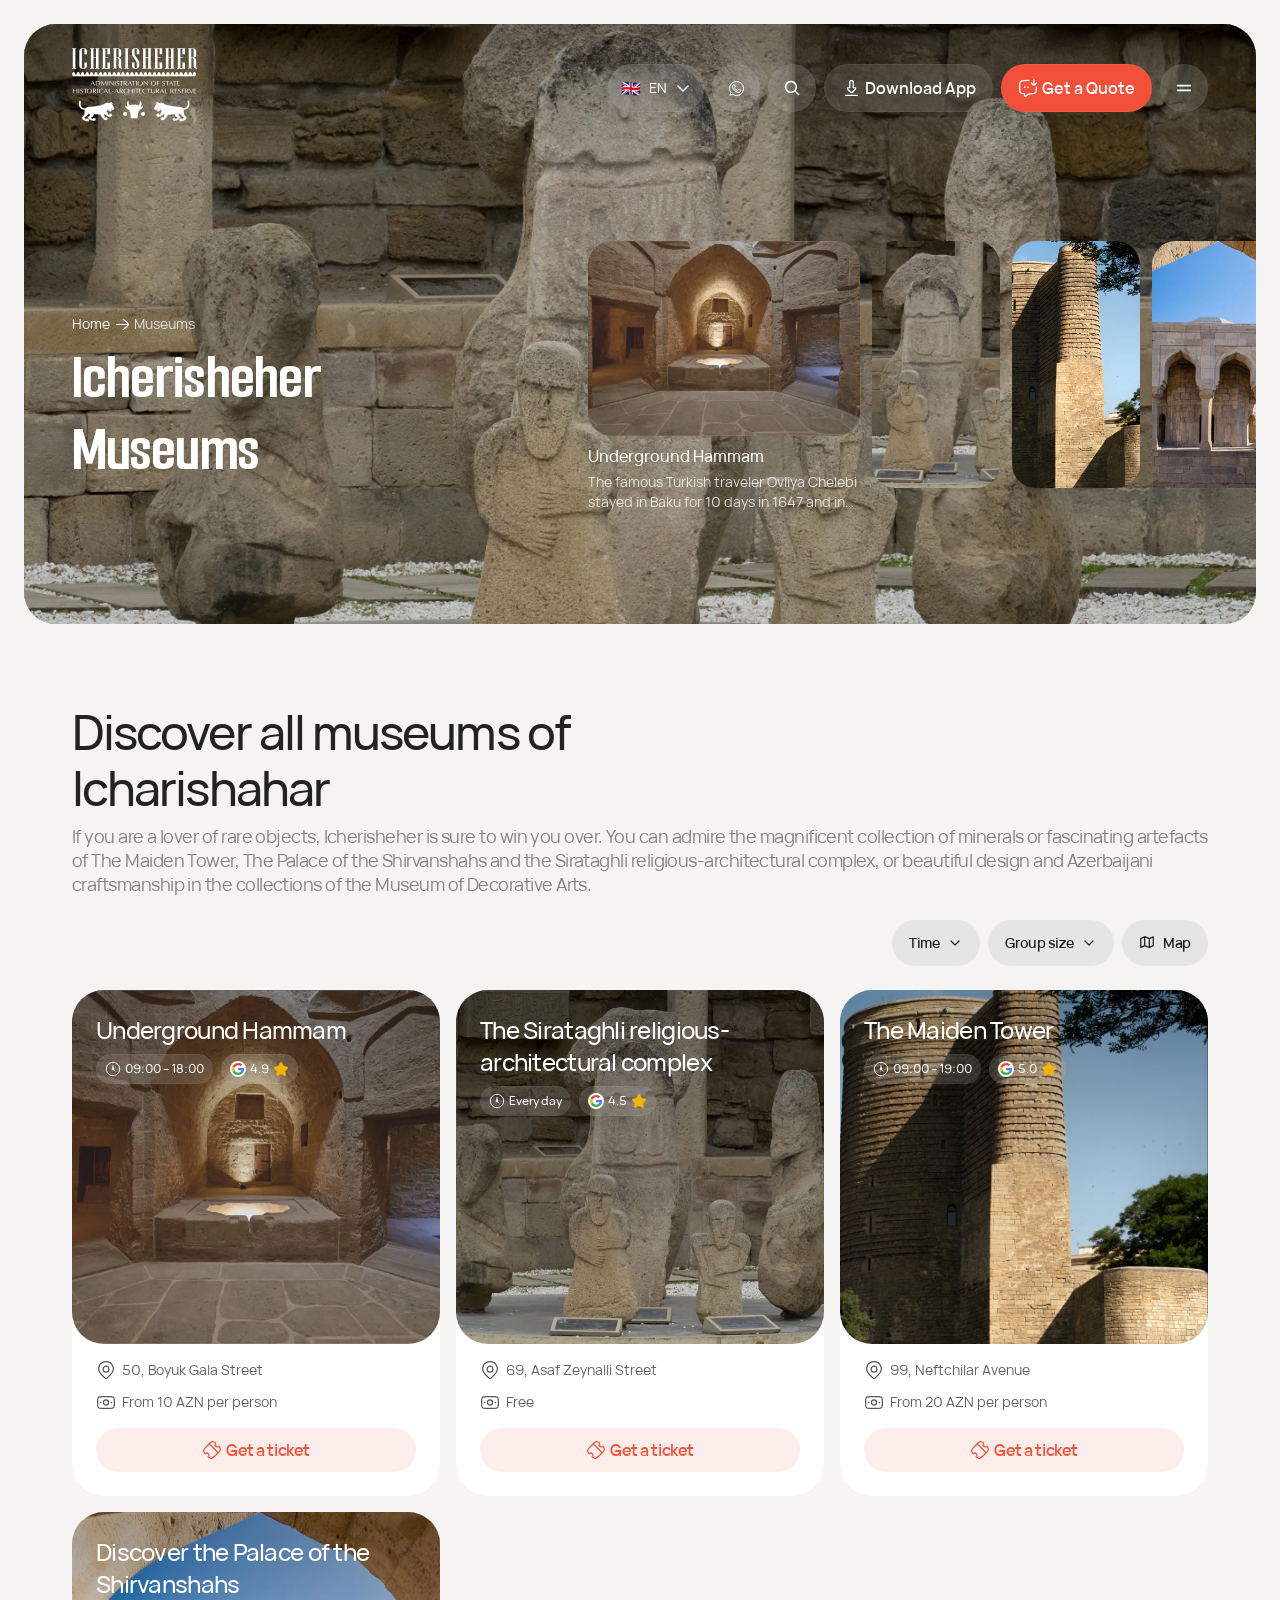
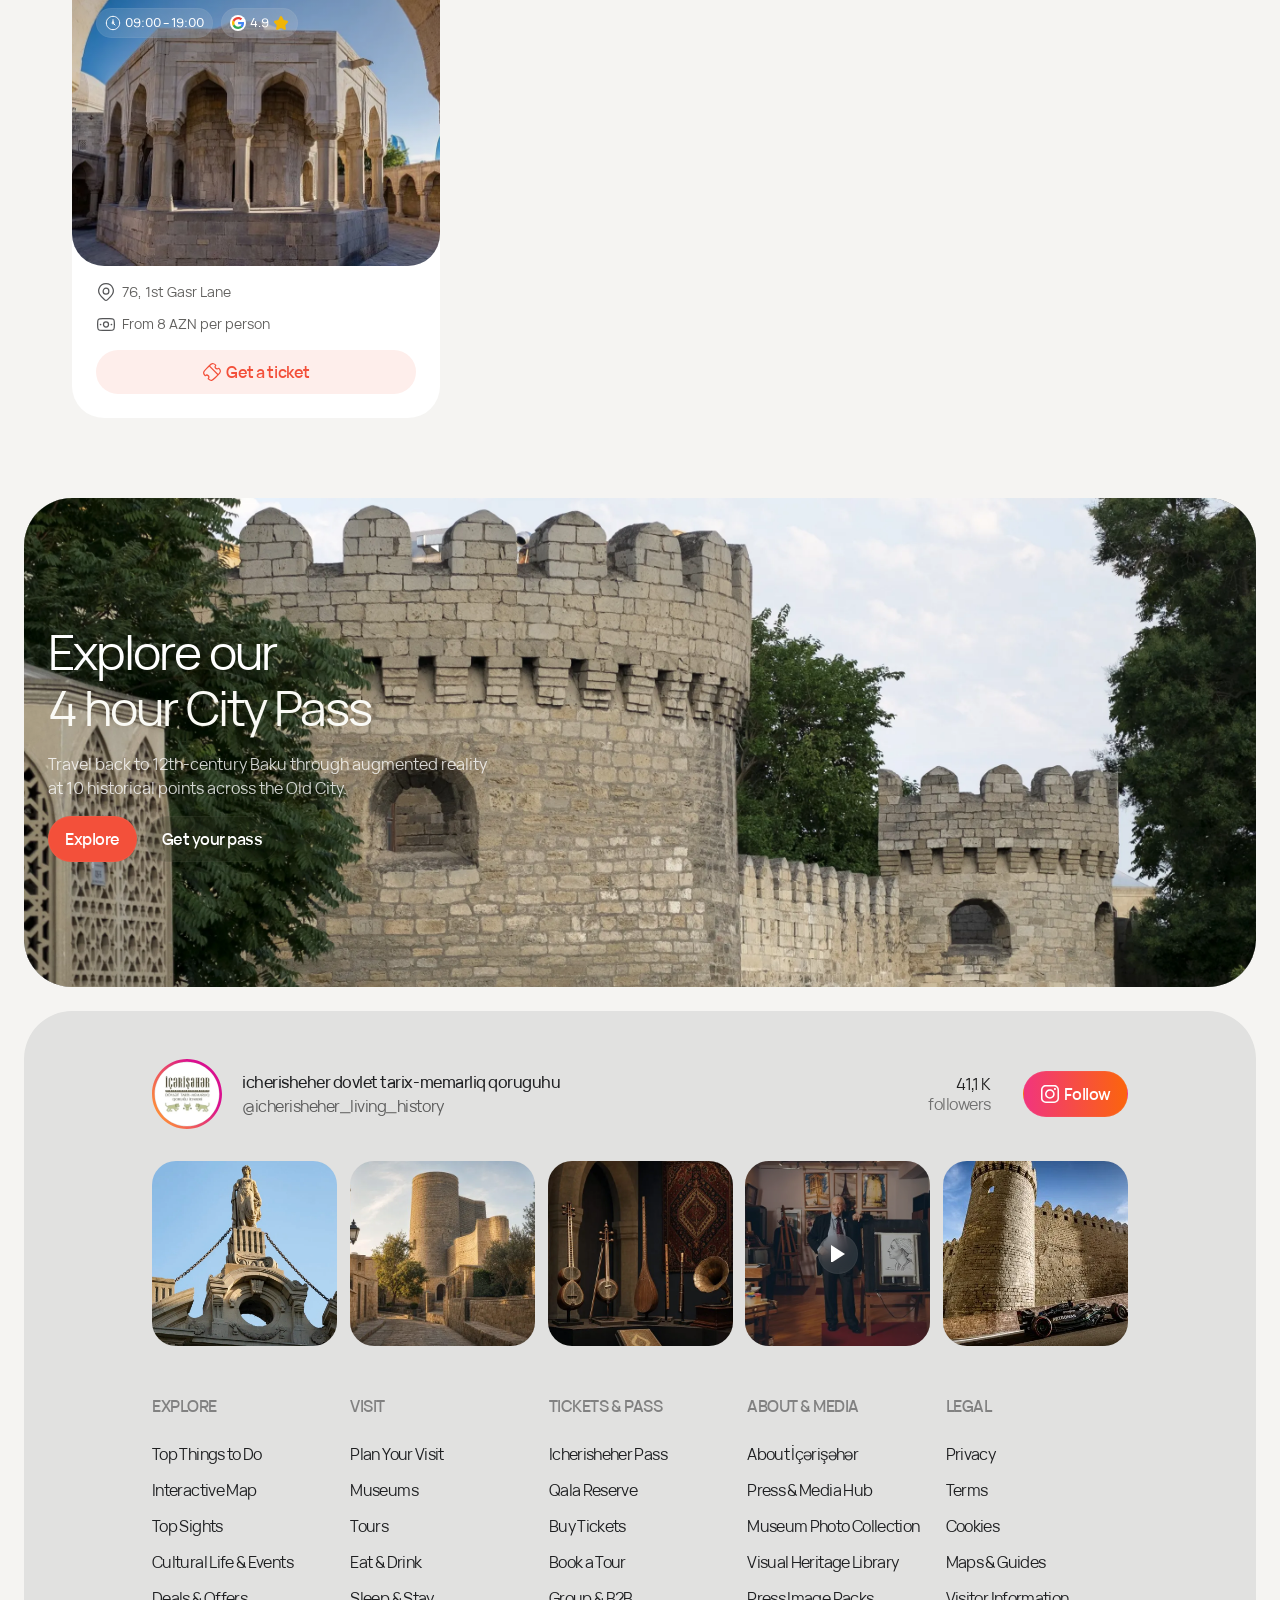
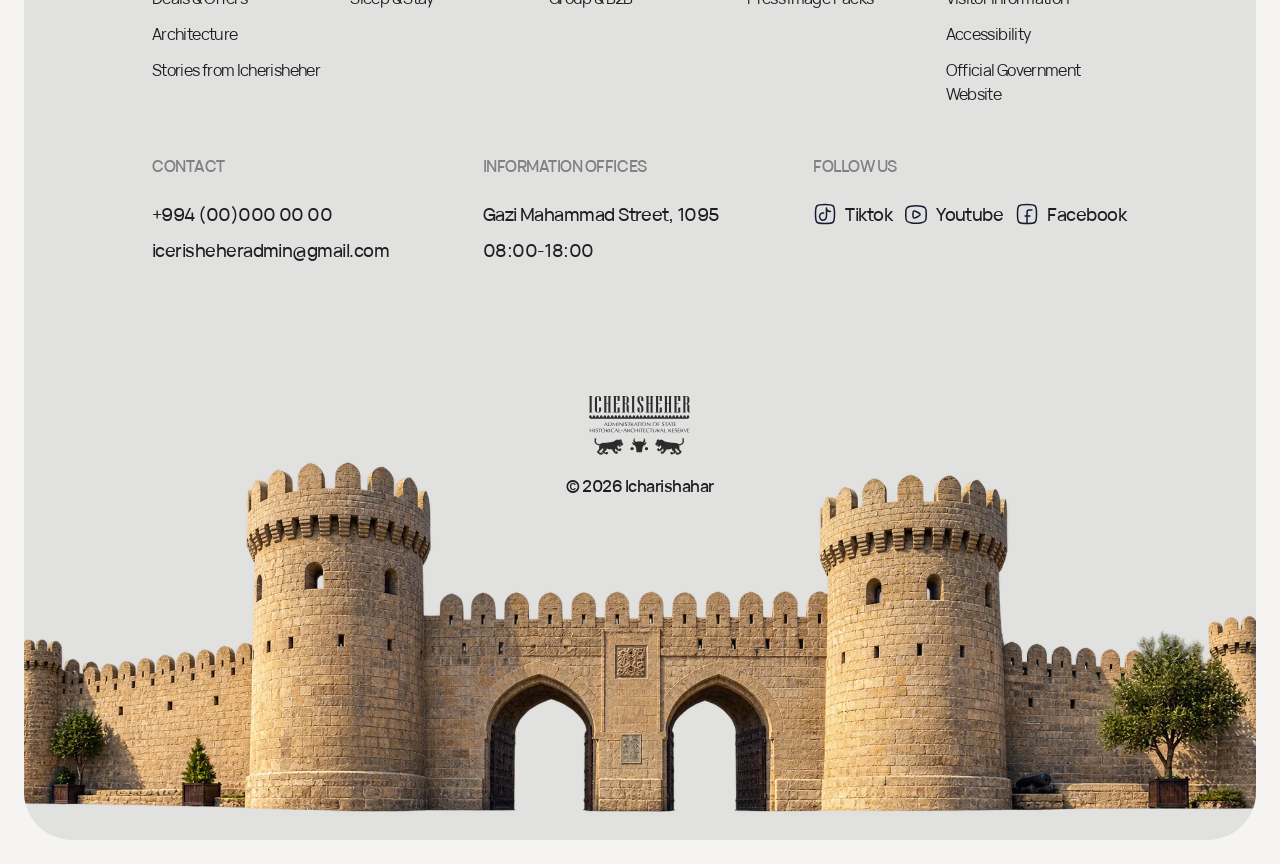
==== museums/index.html @ 9db1a1bd "Museums səhifəsi: /museums/ (API /api/museums), Home-dan yönləndirmələr Co-Authored-By: Claude Sonne" ====
<!DOCTYPE html>
<html lang="en">
<head>
  <meta charset="UTF-8">
  <meta name="viewport" content="width=device-width, initial-scale=1.0">
  <title>Museums — Icherisheher</title>
  <meta name="description" content="Discover all museums of Icherisheher, the Old City of Baku: opening hours, addresses, ticket prices and tickets.">
  <link rel="canonical" href="https://asifa499.github.io/icherisheher-home/museums/">
  <meta name="theme-color" content="#886D46">
  
  <meta property="og:type" content="website">
  <meta property="og:site_name" content="Icherisheher">
  <meta property="og:title" content="Museums — Icherisheher">
  <meta property="og:description" content="Discover all museums of Icherisheher, the Old City of Baku: opening hours, addresses, ticket prices and tickets.">
  <meta property="og:url" content="https://asifa499.github.io/icherisheher-home/museums/">
  <meta property="og:image" content="https://asifa499.github.io/icherisheher-home/assets/img/og-image.jpg">
  <meta name="twitter:card" content="summary_large_image">

  <link rel="icon" href="../favicon.ico" sizes="48x48">
  <link rel="icon" type="image/png" sizes="32x32" href="../favicon-32x32.png">
  <link rel="icon" type="image/png" sizes="16x16" href="../favicon-16x16.png">
  <link rel="apple-touch-icon" sizes="180x180" href="../apple-touch-icon.png">
  <link rel="manifest" href="../site.webmanifest">

  <link rel="preconnect" href="https://icherisheher-api-production.up.railway.app" crossorigin>
  <link rel="preload" as="image" href="../assets/img/museums-hero.webp" type="image/webp" fetchpriority="high">
  <link rel="preload" as="font" href="../assets/fonts/VelaSans-Regular.woff2" type="font/woff2" crossorigin>

  <!-- Paylaşılan stillər: tokens + base + header (hero.css) + footer (social.css, footer.css) -->
  <link rel="stylesheet" href="../css/tokens.css">
  <link rel="stylesheet" href="../css/base.css">
  <link rel="stylesheet" href="../css/hero.css">
  <link rel="stylesheet" href="../css/social.css">
  <link rel="stylesheet" href="../css/footer.css">
  <link rel="stylesheet" href="../css/museums.css">
  <link rel="stylesheet" href="../css/museums-page.css">

  <!-- Header/footer partial-ları (klassik skript, defer YOX — bax js/include.js) -->
  <script src="../js/include.js"></script>

  <script>
    window.ICH.pageDict = {
      "page.museums.title": { en: "Icherisheher Museums", az: "İçərişəhər muzeyləri", ru: "Музеи Ичеришехер" },
      "page.museums.home": { en: "Home", az: "Ana səhifə", ru: "Главная" },
      "page.museums.crumb": { en: "Museums", az: "Muzeylər", ru: "Музеи" },
      "page.museums.discover1": { en: "Discover all museums of", az: "İçərişəhərin bütün", ru: "Откройте для себя все музеи" },
      "page.museums.discover2": { en: "Icharishahar", az: "muzeylərini kəşf et", ru: "Ичеришехер" },
      "page.museums.intro": {
        en: "If you are a lover of rare objects, Icherisheher is sure to win you over. You can admire the magnificent collection of minerals or fascinating artefacts of The Maiden Tower, The Palace of the Shirvanshahs and the Sirataghli religious-architectural complex, or beautiful design and Azerbaijani craftsmanship in the collections of the Museum of Decorative Arts.",
        az: "Nadir əşyaların pərəstişkarısınızsa, İçərişəhər sizi mütləq özünə cəlb edəcək. Qız Qalasının, Şirvanşahlar sarayının və Sırataghlı dini-memarlıq kompleksinin heyrətamiz mineral kolleksiyasına və maraqlı artefaktlarına, yaxud Dekorativ-Tətbiqi Sənət Muzeyinin kolleksiyalarındakı gözəl dizayna və Azərbaycan sənətkarlığına heyran ola bilərsiniz.",
        ru: "Если вы любитель редких предметов, Ичеришехер непременно покорит вас. Вы можете полюбоваться великолепной коллекцией минералов и удивительными артефактами Девичьей башни, Дворца Ширваншахов и религиозно-архитектурного комплекса Сыраталы, а также прекрасным дизайном и азербайджанским мастерством в коллекциях Музея декоративно-прикладного искусства.",
      },
      "page.museums.time": { en: "Time", az: "Vaxt", ru: "Время" },
      "page.museums.group": { en: "Group size", az: "Qrup ölçüsü", ru: "Размер группы" },
      "page.museums.map": { en: "Map", az: "Xəritə", ru: "Карта" },
      "page.museums.up": { en: "Up", az: "Yuxarı", ru: "Вверх" },
      "page.museums.showMore": { en: "Show {n} more", az: "Daha {n} göstər", ru: "Показать ещё {n}" },
      "page.museums.empty": { en: "Museums could not be loaded. Please try again later.", az: "Muzeylər yüklənmədi. Bir az sonra yenidən cəhd edin.", ru: "Не удалось загрузить музеи. Повторите попытку позже." },
      "page.museums.banner1": { en: "Explore our", az: "4 saatlıq", ru: "Откройте наш" },
      "page.museums.banner2": { en: "4 hour City Pass", az: "City Pass-ı kəşf et", ru: "4-часовой City Pass" },
      "page.museums.bannerText": {
        en: "Travel back to 12th-century Baku through augmented reality at 10 historical points across the Old City.",
        az: "Köhnə şəhərin 10 tarixi nöqtəsində artırılmış reallıq vasitəsilə XII əsr Bakısına səyahət edin.",
        ru: "Отправьтесь в Баку XII века с помощью дополненной реальности в 10 исторических точках Старого города.",
      },
      "page.museums.explore": { en: "Explore", az: "Kəşf et", ru: "Узнать" },
      "page.museums.getPass": { en: "Get your pass", az: "Pass əldə et", ru: "Получить Pass" },
    };
  </script>
</head>
<body>

  <!-- Figma web 3047:11862 · mobil 3047:11273 (museums_page).
       id="hero"/"museums" QƏSDƏN yoxdur: həmin feature flag-lar yalnız Home bölmələrini gizləyir. -->
  <section class="hero-section block mp-hero-section" data-figma="3047:12422">
    <div class="hero mp-hero">
      <div class="hero__bg mp-hero__bg" aria-hidden="true"></div>
      <div class="hero__scrim-top" aria-hidden="true"></div>
      <div class="hero__scrim-bottom" aria-hidden="true"></div>

      <div data-include="header"></div>

      <div class="mp-hero__content">
        <div class="mp-hero__text">
          <nav class="mp-crumbs" aria-label="Breadcrumb">
            <a href="../" data-i18n="page.museums.home">Home</a>
            <img src="../assets/img/museum-icon-arrow-right.svg" alt="" width="16" height="16">
            <span aria-current="page" data-i18n="page.museums.crumb">Museums</span>
          </nav>
          <h1 class="mp-hero__title" data-i18n="page.museums.title">Icherisheher Museums</h1>
        </div>
        <!-- Story şeridi: API-dən gələn muzeylərlə (js/museums-page.js) doldurulur -->
        <div class="mp-stories" data-mp-stories aria-live="polite"></div>
      </div>
    </div>
  </section>

  <main id="main">
    <section id="museums-list" class="container mp-list" data-figma="3047:11863">
      <header class="mp-list__head">
        <h2 class="mp-list__title"><span data-i18n="page.museums.discover1">Discover all museums of</span><br><span data-i18n="page.museums.discover2">Icharishahar</span></h2>
        <p class="mp-list__intro" data-i18n="page.museums.intro">If you are a lover of rare objects, Icherisheher is sure to win you over.</p>
      </header>
      <div class="mp-filters">
        <button class="mp-filter" type="button"><span data-i18n="page.museums.time">Time</span><img src="../assets/img/hero-icon-chevron-down-dark.svg" alt="" width="16" height="16"></button>
        <button class="mp-filter" type="button"><span data-i18n="page.museums.group">Group size</span><img src="../assets/img/hero-icon-chevron-down-dark.svg" alt="" width="16" height="16"></button>
        <a class="mp-filter" href="../#nearby"><img src="../assets/img/museums-icon-map-dark.svg" alt="" width="16" height="16"><span data-i18n="page.museums.map">Map</span></a>
      </div>
      <div class="mp-grid" data-mp-grid aria-live="polite"></div>
      <div class="mp-more" data-mp-more hidden>
        <button class="mp-more__up" type="button" data-mp-up><img src="../assets/img/museums-icon-arrow-up.svg" alt="" width="16" height="16"><span data-i18n="page.museums.up">Up</span></button>
        <button class="mp-more__btn" type="button" data-mp-show-more></button>
      </div>
    </section>

    <section class="mp-banner" data-figma="3047:12050">
      <div class="mp-banner__bg" aria-hidden="true"></div>
      <div class="mp-banner__copy">
        <h2 class="mp-banner__title"><span data-i18n="page.museums.banner1">Explore our</span><br><span data-i18n="page.museums.banner2">4 hour City Pass</span></h2>
        <p class="mp-banner__text" data-i18n="page.museums.bannerText">Travel back to 12th-century Baku through augmented reality at 10 historical points across the Old City.</p>
        <div class="mp-banner__btns">
          <a class="mp-banner__btn mp-banner__btn--brand" href="../#citypass" data-i18n="page.museums.explore">Explore</a>
          <a class="mp-banner__btn" href="../#citypass" data-i18n="page.museums.getPass">Get your pass</a>
        </div>
      </div>
    </section>
  </main>

  <!-- Sosial feed + footer: partials/footer.html -->
  <div data-include="footer"></div>

  <!-- Paylaşılan (hər səhifədə) -->
  <script type="module" src="../js/i18n.js"></script>
  <script type="module" src="../js/config.js"></script>
  <script type="module" src="../js/lang.js"></script>
  <script type="module" src="../js/nav-menu.js"></script>
  <script type="module" src="../js/scroll-links.js"></script>
  <script type="module" src="../js/museums-page.js"></script>
</body>
</html>
---- css/tokens.css ----
/* ============================================================
   Ä°Ã§É™riÅŸÉ™hÉ™r â€” Design Tokens
   MÉ™nbÉ™: Figma "Icherisheher-Web-New" (1Dt91grTLV8DqpAPEmusE2) — 2026-09-30-dan
   yeganə mənbə; köhnə fayl tJ0lCzuMMZdMygPz8nwZEs OBSOLETDİR
   home_page: 1615:2715 (web 1440px) / 3047:12604 (mobile 393px; 2026-10-01-dək 1627:2200)
   ÆvvÉ™lki node-lar (1523:4706 / 1523:5735) 2026-09-25-dÉ™ fayl daxilindÉ™ yeni
   frame-É™ kÃ¶Ã§Ã¼rÃ¼lÃ¼b — bax CLAUDE.md "Figma mÉ™nbÉ™yi".
   BÃ¼tÃ¼n dÉ™yÉ™rlÉ™r Figma-dan birbaÅŸa oxunub.
   ============================================================ */

:root {
  /* ---------- RÉ™nglÉ™r (Figma paint styles) ---------- */
  --c-brand:      #886D46;   /* "brand" â€” bÃ¼rÃ¼nc/brass, É™sas CTA */
  --c-orange:     #FD6310;   /* "orange" â€” vurÄŸu, aktiv elementlÉ™r */
  --c-black:      #222222;   /* "black" â€” É™sas mÉ™tn */
  --c-gray:       #818181;   /* "gray" â€” ikinci dÉ™rÉ™cÉ™li mÉ™tn */
  --c-light-gray: #E5E5E5;   /* "light-gray" â€” ayÄ±rÄ±cÄ±lar, sÉ™rhÉ™dlÉ™r */
  --c-white:      #FFFFFF;

  /* ---------- RÉ™nglÉ™r (sÉ™hifÉ™dÉ™n oxunan) ---------- */
  --c-page-bg:    #F5F4F2;   /* home_page frame fill (web). 2026-09-25: mobil frame-in
                                (home_page_mobile, 1627:2200) öz fonu #EFEEED oxunur — kiçik
                                fərq, təsdiqlənməyənə qədər tək dəyər saxlanılır */
  --c-footer-bg:  #E1E1E0;   /* Frame 610 (footer bloku, web). 2026-09-25: mobildə footer fonu
                                #E4E4E3 oxunur (node 1627:2760) — kiçik fərq, təsdiqlənməyənə
                                qədər tək dəyər saxlanılır */
  --c-panel-bg:   #E3E3E2;   /* Rectangle 30 (app promo) â€” 89% opacity ilÉ™ */
  --c-surface:    #EAEAEA;   /* kart daxili aÃ§Ä±q sÉ™th — 2026-09-25 Figma yenilənməsində
                                bu dəyər web home_page-də tapılmadı (istifadəsi görünmür),
                                təsdiqlənməyənə qədər dəyişməyib */
  --c-text-soft:  #62615F;   /* yumÅŸaq mÉ™tn variantÄ± */
  --c-text-dark:  #211C16;   /* isti-tÃ¼nd baÅŸlÄ±q variantÄ± — 2026-09-25: Figma-da #211C16-dan
                                #221D17-yə yenilənib (UNESCO intro mətni, node 1615:3601) */
  --c-ivory:      #FAFAF5;   /* aÃ§Ä±q mÉ™tn (tÃ¼nd fonda) */
  --c-text-muted: #ABABAB;   /* UNESCO intro — ötəri mətn rəngi (Etap 2) */
  --c-brand-base: #F3503A;   /* "brand/base" (yeni Figma 2026-10-23) — "Get a Quote" fonu; --c-card-ring ilə eyni dəyər */
  --c-card-ring:  #F3503A;   /* Resources kart halqası (Etap 6) — bu node-da "orange" paint stili
                                bu dəyəri qaytarır, home_page-dəki --c-orange (#FD6310) ilə eyni deyil.
                                2026-09-25: yeni dizaynda bu dəyər (#F3503A) artıq CTA/border/qiymət
                                mətni boyu dominant rəngdir (47 istifadə), --c-orange (#FD6310) isə
                                yalnız Museums bölməsinin kiçik səhifələmə nöqtələrində qalıb (7 istifadə).
                                2026-09-30: "brand/base" olaraq da təsdiqləndi — App store/Google play
                                düymələri, QR kod fonu (app-ar, 3020:2169) və sosial feed-in Follow
                                düyməsi (3020:2172) bu rəngi işlədir, əvvəllər səhvən --c-black/
                                --c-map-pill (qara) saxlanılmışdı */

  /* ÅžÃ¼ÅŸÉ™ effektli Ã§iplÉ™r (hero Ã¼zÉ™rindÉ™) */
  --c-glass-12:   rgba(255, 255, 255, 0.12);
  --c-glass-16:   rgba(255, 255, 255, 0.16);
  --c-shadow-10:  rgba(0, 0, 0, 0.10);
  --c-shadow-08:  rgba(0, 0, 0, 0.08);
  --c-shadow-06:  rgba(0, 0, 0, 0.06);
  --c-glass-04:   rgba(255, 255, 255, 0.04);
  --c-hairline:   #ECECEC;   /* hero explore paneli ayırıcısı */
  --c-chip-peach: #FEEEEB;   /* hero explore paneli çiplərinin fonu (2026-09-25, node 1615:3176) —
                                çip mətn/ikon rəngi --c-card-ring (#F3503A) ilə eynidir */
  --c-cta-peach:  #FEEEEB;   /* museums kart "Get a ticket" CTA fonu — 2026-10-01: #FEE2D2 → brand/light
                                #FEEEEB (ui kit tinted düymə, 3034:45115; City Pass "Buy" düymələri də) (əvvəl node 1615:3486) —
                                mətn/ikon rəngi də --c-card-ring (#F3503A) */
  --c-date-day-bg:   #FBCBC4; /* season tədbir kartı — gün rəqəmi fonu (2026-09-25, node 1615:3030) */
  --c-date-month-bg: #F2F0F0; /* eyni nişan — ay adı fonu (2026-09-25, node 1615:3032) */
  --c-audio-peach:   #FEEEEB; /* nearby məkan kartı "Audio guide" düyməsinin fonu (2026-09-25,
                                node 1615:3651) — mətn/ikon rəngi də --c-card-ring (#F3503A) */
  --c-gold:       #EE25A3;   /* "ai" gradient bitiş rəngi (Inspire me düyməsi) — 2026-09-25:
                                Figma-da #F5B90E (qızılı) əvəzinə #EE25A3 (magenta) qaytarır
                                (node 1615:3196, linear-gradient #FB6310→#EE25A3). Ad artıq
                                dəyəri əks etdirmir ("gold" adı saxlanılıb, struktur dəyişikliyi
                                bu tapşırığın hüdudundan kənardır) — adın dəyişdirilməsi Asifdən
                                təsdiq gözləyir */
  --c-flame:      #FB6310;   /* "ai" gradient başlanğıc rəngi + sərhəd (Inspire me düyməsi,
                                node 1615:3196) — --c-orange (#FD6310) ilə demək olar eyni
                                (2 vahid fərq), amma node property-si məhz bu dəyəri qaytarır,
                                bağlı bir stil dəyişəninə bağlı olmadığı üçün ayrı token kimi
                                saxlanılıb */
  --c-content-secondary: #545557; /* "content/secondary" (2026-10-01) — app promo mətni (1615:3375);
                                --c-value / --c-place-body da bu dəyərdədir */
  --c-content-primary: #1E1F21; /* "content/primary" — 2026-09-30: Explore düyməsinin mətni
                                (app-ar, node 1615:3363) bu dəyəri qaytarır, --c-black (#222222)
                                ilə deyil. CLAUDE.md-də bu token 22 istifadə üçün qərarsız kimi
                                qeyd olunmuşdu (bax "Yeni Figma faylı" bölməsi) — burada YALNIZ
                                bu düymə üçün əlavə edildi (bu tapşırığın hüdudu: düymə rəngləri),
                                qalan 21 istifadə (məs. intro mətni) hələ --c-text-dark saxlayır */

  /* See What's Nearby — xəritə bloku (Etap 7, Figma 1615:3617) */
  --c-map-panel:   #E3E3E2;  /* blok fonu (web-də 89% şəffaflıqla) */
  --c-map-panel-m: #E0E0DF;  /* eyni blok, mobil variant (2026-09-25: unchanged, 1627:2714) */
  --c-map-pill:    #111112;  /* "Google maps" nişanı — content/primary */
  --c-map-pill-tx: #EDEDED;  /* həmin nişanın mətni */
  --c-place-title: #1E1F21;  /* məkan kartı başlığı — 2026-10-01: #272727 → content/primary #1E1F21 (1615:3632) */
  --c-place-body:  #545557;  /* məkan kartı təsviri — 2026-10-01: #636260 → content/secondary #545557 (1615:3635) */
  --c-label:       #818181;  /* content/tertiary — "Open hours" etiketi (2026-10-01: #717178 → #818181, 1615:3639) */
  --c-value:       #545557;  /* content/secondary — etiketin dəyəri (2026-10-01: #414145 → #545557, 1615:3640) */
  /* Nearby xəritə markerləri (Google Maps JS API) — Figma-da yoxdur, marka
     palitrasından (brand/flame) qurulub; ölçülər öz qərarımızdır. */
  --pin-size:        36px;
  --pin-size-active: 44px;

  /* City Pass kartları (Etap 8, Figma 1615:2894) */
  --t-price:    32px; --t-price-lh:    40px;  /* kart qiyməti — 2026-10-01: sətirarası 28 → 40
                                                 (1615:2905, title5 32/40) */

  /* ---------- Tipoqrafiya ----------
     Æsas ailÉ™: Vela Sans (Regular 400 / Medium 500 / SemiBold 600)
     Fayllar assets/fonts/ altÄ±nda self-host olunacaq. */
  --font-display: "Smooch Sans", "Vela Sans", "Segoe UI", "Helvetica Neue", Arial, sans-serif; /* 2026-10-23 yeni Figma: hero + bölmə başlıqları (Bold) */
  --font-main: "Vela Sans", "Segoe UI", "Helvetica Neue", Arial, sans-serif;

  /* Ã–lÃ§Ã¼ ÅŸkalasÄ± (Figma-dan: size/line-height) */
  --t-hero:      64px; --t-hero-lh:      72px;  /* hero baÅŸlÄ±q (Medium/Regular) */
  --t-h2:        48px; --t-h2-lh:        56px;  /* bÃ¶lmÉ™ baÅŸlÄ±qlarÄ± (Medium) */
  --t-h3:        28px; --t-h3-lh:        36px;  /* alt baÅŸlÄ±qlar (Medium) */
  --t-h4:        24px; --t-h4-lh:        28px;  /* kart baÅŸlÄ±qlarÄ± (Medium) */
  --t-h5:        22px; --t-h5-lh:        28px;
  --t-lead:      18px; --t-lead-lh:      24px;  /* Ã¶nÉ™ Ã§Ä±xan mÉ™tn (Medium) */
  --t-panel:     20px; --t-panel-lh:     24px;  /* burger menyu CTA mətni (Medium). 2026-10-01: hero explore paneli
                                                  başlıqları 18/24-ə keçdi (1615:3174) və --t-lead işlədir; menyu
                                                  frame-i (1627:4777) hələ 20px saxlayır */
  --t-header:    24px; --t-header-lh:    32px;  /* "header/medium" 24/32 — City Pass adı (1615:2900), nearby kart başlığı (1615:3632) */
  --t-statement: 32px; --t-statement-lh: 40px;  /* UNESCO intro mətni (Etap 2, Regular) */
  --t-body:      16px; --t-body-lh:      24px;  /* gÃ¶vdÉ™ (Regular) â€” dominant */
  --t-body-tight-lh: 20px;                      /* sÄ±x gÃ¶vdÉ™ (Ã§iplÉ™r, meta) */
  --t-small:     14px; --t-small-lh:     20px;
  --t-caption:   12px; --t-caption-lh:   16px;
  --t-nav:       15px; --t-nav-lh:       24px;
  --t-date:      24px; --t-date-lh:      32px;  /* tədbir tarix nişanı — gün rəqəmi (Etap 5, Medium)
                                                  2026-10-01: 28/36 → 24/32 (1615:3031) */

  /* 2026-09-30 (yeni Figma faylı, web home_page 1615:2715 etalon) — dəyişən token dəyərləri:
       --c-text-dark  #221D17 → #211C16  (citypass 1615:2902, app promo 1615:3374; intro mətni
                                          1615:3601 isə artıq content/primary #1E1F21 — ayrı token lazımdır,
                                          bax CLAUDE.md "Yeni Figma faylı" bölməsi)
       --c-text-muted #AFAFAF → #ABABAB  (intro, 1615:3601)
       --c-chip-peach #FFEEE5 → #FEEEEB  (brand/light, 1615:3176)
       --c-date-day-bg #F6DBCC → #FBCBC4 (brand/medium, 1615:3030)
       --c-audio-peach #F7DCCD → #FEEEEB (brand/light, 1615:3651)
       --t-h2-lh      44px → 40px       (title4/medium 36/40, web-də 7 istifadə)
     Mobil frame (1627:2200) və burger menyu frame-ləri (1627:4777/1638:7180) hələ köhnə
     dəyərləri (#FFEEE5, #221D17, #AFAFAF) saxlayır — dizayn komandasından yenilənmə gözlənilir. */

  /* ---------- Düymələr (ui kit "button" komponenti, 2026-10-01) ----------
     Yeni Figma-da bütün düymələr bir komponentin instance-ıdır: 1px sərhəd (dolğun
     variantlarda --c-glass-04, outline-da --c-card-ring), backdrop-blur 40px,
     ikon–mətn arası 4px. İki ölçü:
       md — padding 12/16, mətn body/semibold 16/20 (−3%)  → hündürlük 46px
       sm — padding  8/16, mətn caption/semibold 14/20 (0) → hündürlük 38px
     Variantlar: primary (--c-card-ring fon, ağ mətn), tinted (--c-chip-peach fon,
     --c-card-ring mətn), neutral (--c-btn-neutral fon, --c-content-primary mətn),
     outline (şəffaf, --c-card-ring sərhəd/mətn), ai (--c-flame→--c-gold gradient). */
  --c-btn-neutral: rgba(0, 0, 0, 0.04);  /* "alpha/black/04" — neutral düymə fonu (3034:45069 və s.);
                                            əvvəlki --c-light-gray (#E5E5E5) fonunu əvəz edir */
  --btn-pad-md: 12px 16px;
  --btn-pad-sm: 8px 16px;
  --btn-gap:    4px;

  /* ---------- Radius sistemi ---------- */
  --r-pill:  1000px;  /* Ã§iplÉ™r, dÃ¼ymÉ™lÉ™r (É™n Ã§ox iÅŸlÉ™nÉ™n) */
  --r-xl:    48px;    /* bÃ¶yÃ¼k bloklar: footer, app promo, hero panellÉ™ri */
  --r-lg:    32px;    /* bÃ¶lmÉ™ konteynerlÉ™ri, bÃ¶yÃ¼k kartlar */
  --r-md:    24px;    /* kartlar */
  --r-sm:    12px;    /* kiÃ§ik elementlÉ™r */
  --r-xs:    8px;

  /* ---------- Layout (web 1440 kanvas) ---------- */
  --page-pad:      24px;    /* kÉ™nar boÅŸluq (hero, footer bloklarÄ± 1392px) */
  --content-w:     1136px;  /* mÉ™tn/kart bÃ¶lmÉ™lÉ™rinin eni (152px yan boÅŸluq) */
  --block-w:       1392px;  /* tam-en yuvarlaq bloklar */

  /* ---------- KeÃ§idlÉ™r ---------- */
  --ease: cubic-bezier(0.22, 0.61, 0.36, 1);
  --dur:  0.25s;

  /* ---------- Effektlər ---------- */
  --blur-nav: 40px;  /* hero naviqasiya şüşə effekti */
  --blur-panel: 50px; /* burger menyu overlay panelinin arxa fon bulanıqlığı (yalnız web,
                         node 1642:13537 — mobil panelin (1638:7361) blur-u yoxdur) */

  /* Burger menyu overlay (Figma web: 1627:4777, mobil: 1638:7180) */
  --c-scrim-a:      rgba(43, 43, 43, 0.72); /* overlay scrim — yuxarı */
  --c-scrim-b:      rgba(43, 43, 43, 0.56); /* overlay scrim — aşağı */
  --c-glass-20:     rgba(124, 124, 124, 0.2); /* panel ağ fonu üzərindəki şüşə düymələrin
                                                  sərhədi (hero-dəki --c-glass-04-ün ağ-fon qarşılığı) */
  --c-menu-divider: #D6D6D6; /* panel daxilindəki ayırıcı xətt */
  --c-input-border: #CBCBCB; /* axtarış sahəsinin haşiyəsi (Figma 1646:17127 / 3047:14525) */
  --r-panel:        32px; /* overlay panelinin radiusu — web (1627:4777) və mobil (1638:7180)
                             eyni 32px qalır, --r-lg kimi 768px-də 24px-ə kiçilmir */
}
---- css/base.css ----
/* ============================================================
   Ä°Ã§É™riÅŸÉ™hÉ™r â€” Base
   Reset, ÅŸriftlÉ™r, konteynerlÉ™r, responsive qaydalar
   ============================================================ */

/* ---------- Vela Sans (self-hosted) ----------
   woff2 fayllari assets/fonts/ altindadir (TTF-dan cevrilib). */
@font-face {
  font-family: "Vela Sans";
  src: url("../assets/fonts/VelaSans-Regular.woff2") format("woff2");
  font-weight: 400;
  font-style: normal;
  font-display: swap;
}
@font-face {
  font-family: "Vela Sans";
  src: url("../assets/fonts/VelaSans-Medium.woff2") format("woff2");
  font-weight: 500;
  font-style: normal;
  font-display: swap;
}
@font-face {
  font-family: "Vela Sans";
  src: url("../assets/fonts/VelaSans-SemiBold.woff2") format("woff2");
  font-weight: 600;
  font-style: normal;
  font-display: swap;
}

/* Smooch Sans SemiBold/Bold (600–700) — yeni dizayn başlıq şrifti (2026-10-23, Google Fonts, OFL).
   Yalnız latın + latın-genişlənmiş (ə, ş, ç, ö, ü, ğ, ı); kiril yoxdur — RU başlıqlar Vela-ya düşür. */
@font-face {
  font-family: "Smooch Sans";
  src: url("../assets/fonts/SmoochSans-latin-ext.woff2") format("woff2");
  font-weight: 600 700;
  font-style: normal;
  font-display: swap;
  unicode-range: U+0100-02BA, U+02BD-02C5, U+02C7-02CC, U+02CE-02D7, U+02DD-02FF, U+0304, U+0308, U+0329, U+1D00-1DBF, U+1E00-1E9F, U+1EF2-1EFF, U+2020, U+20A0-20AB, U+20AD-20C4, U+2113, U+2C60-2C7F, U+A720-A7FF;
}
@font-face {
  font-family: "Smooch Sans";
  src: url("../assets/fonts/SmoochSans-latin.woff2") format("woff2");
  font-weight: 600 700;
  font-style: normal;
  font-display: swap;
  unicode-range: U+0000-00FF, U+0131, U+0152-0153, U+02BB-02BC, U+02C6, U+02DA, U+02DC, U+0304, U+0308, U+0329, U+2000-206F, U+20AC, U+2122, U+2191, U+2193, U+2212, U+2215, U+FEFF, U+FFFD;
}

/* ---------- Reset ---------- */
*, *::before, *::after { box-sizing: border-box; margin: 0; padding: 0; }
html { -webkit-text-size-adjust: 100%; scroll-behavior: smooth; }
body {
  font-family: var(--font-main);
  font-size: var(--t-body);
  line-height: var(--t-body-lh);
  color: var(--c-black);
  background: var(--c-page-bg);
  -webkit-font-smoothing: antialiased;
}
img, svg, video { display: block; max-width: 100%; }
/* <picture> yalnız WebP/JPG seçimi üçündür — öz qutusu olmasın ki, layout
   (flex/grid/absolute) birbaşa <img>-ə tətbiq olunmağa davam etsin. */
picture { display: contents; }
picture > source { display: none; } /* əks halda flex/grid-də boş element (+gap) yaradır */
a { color: inherit; text-decoration: none; }
button {
  font: inherit; color: inherit; background: none;
  border: 0; cursor: pointer;
}
ul, ol { list-style: none; }

/* ---------- KonteynerlÉ™r ---------- */
/* Tam-en yuvarlaq bloklar (hero, footer): 1392px, kÉ™nardan 24px */
.block {
  width: min(var(--block-w), calc(100% - var(--page-pad) * 2));
  margin-inline: auto;
}
/* MÉ™zmun bÃ¶lmÉ™lÉ™ri: 1136px */
.container {
  width: min(var(--content-w), calc(100% - var(--page-pad) * 2));
  margin-inline: auto;
}

/* ---------- BÃ¶lmÉ™ skeleti (placeholder rejimi) ---------- */
/* HÉ™r bÃ¶lmÉ™ hazÄ±r olduqca .is-placeholder silinir. */
.section.is-placeholder {
  min-height: 200px;
  display: grid;
  place-items: center;
  border: 1px dashed var(--c-light-gray);
  border-radius: var(--r-lg);
  margin: 24px auto;
  color: var(--c-gray);
  font-size: var(--t-small);
  line-height: var(--t-small-lh);
  text-align: center;
  padding: 24px;
}
.section.is-placeholder .ph-label strong {
  display: block;
  color: var(--c-black);
  font-weight: 500;
  font-size: var(--t-lead);
  line-height: var(--t-lead-lh);
  margin-bottom: 4px;
}

/* ---------- Feature toggle (js/config.js) ---------- */
/* /api/config-dan gÉ™lÉ™n flag false olanda bÃ¶lmÉ™ DOM-da qalÄ±r, sadÉ™cÉ™ gizlÉ™dilir.
   !important: bÃ¶lmÉ™-spesifik CSS fayllarÄ± (css/<section>.css) eyni spesifiklikdÉ™
   Ã¶z `display` dÉ™yÉ™rini tÉ™yin edir vÉ™ base.css-dÉ™n sonra yÃ¼klÉ™ndiyi Ã¼Ã§Ã¼n kaskadda
   qazanardÄ± â€” !important olmasa gizlÉ™tmÉ™ effektsiz qalÄ±r. */
.section-hidden {
  display: none !important;
}

/* ---------- Ãœmumi baÅŸlÄ±q stili ---------- */
.section-title {
  font-family: var(--font-display);
  font-size: var(--t-h2);
  line-height: var(--t-h2-lh);
  font-weight: 600;
  color: var(--c-black);
}

/* ---------- Responsive ----------
   Figma: web 1440 / mobile 393. TÉ™k breakpoint kifayÉ™tdir,
   aralÄ±q enlÉ™r axÄ±cÄ± ÅŸÉ™kildÉ™ yÄ±ÄŸÄ±lÄ±r. */
@media (max-width: 768px) {
  :root {
    --page-pad: 16px;
    --t-hero: 48px; --t-hero-lh: 56px;   /* Smooch Sans condensed — mobil frame hələ köhnə, təxmini */
    --t-h2: 36px;   --t-h2-lh: 40px;
    --t-h3: 24px;   --t-h3-lh: 32px;
    --r-xl: 32px;
    --r-lg: 24px;
  }
}

/* Figma-dan çəkilən "elements" ikonları çərçivəsiz kəsilmiş glyph-dir (məs. 17.9×16.25) və SVG-də
   preserveAspectRatio="none" var — 20px/16px slota sığdırılanda uzanıb əyilir. object-fit:none onları
   təbii ölçüdə slotun ortasında saxlayır (Figma-dakı inset düzülüşü). Yeni belə ikon əlavə edəndə siyahıya yaz. */
img[src*="/hero-chip-tour.svg"],
img[src*="/hero-icon-download.svg"],
img[src*="/hero-icon-quote.svg"],
img[src*="/hero-icon-whatsapp.svg"],
img[src*="/hero-icon-whatsapp-dark.svg"],
img[src*="/museum-icon-arrow-left.svg"],
img[src*="/museum-icon-arrow-right.svg"],
img[src*="/museum-icon-directions.svg"],
img[src*="/museum-icon-ticket-white.svg"],
img[src*="/museum-icon-pin.svg"],
img[src*="/museum-icon-money.svg"],
img[src*="/social-icon-instagram.svg"],
img[src*="/route-icon-castle.svg"],
img[src*="/route-icon-group.svg"],
img[src*="/route-icon-restaurant.svg"],
img[src*="/route-icon-user.svg"],
img[src*="/route-icon-walk.svg"],
img[src*="/footer-icon-youtube.svg"],
img[src*="/tag-arts.svg"],
img[src*="/tag-bukharart.svg"],
img[src*="/tag-eat-drink.svg"],
img[src*="/tag-events.svg"],
img[src*="/tag-gems.svg"],
img[src*="/tag-masters.svg"],
img[src*="/tag-monuments.svg"],
img[src*="/tag-museums.svg"],
img[src*="/tag-museums2.svg"],
img[src*="/tag-routes.svg"],
img[src*="/tag-stay.svg"],
img[src*="/tag-visitor.svg"] {
  object-fit: none;
}
---- css/hero.css ----
/* ============================================================
   Etap 1 — Header + Hero
   Figma: 1523:4707 (nav + başlıq, web 1440) · 1523:5137 (explore paneli, 1136×156)
   1523:5735 (mobile 393, hero hissəsi)
   ============================================================ */

.hero-section {
  margin-top: var(--page-pad);
  margin-bottom: 24px;
}

/* ---------- Media (foto + naviqasiya + başlıq) ---------- */
.hero {
  position: relative;
  display: flex;
  flex-direction: column;
  height: 600px;
  border-radius: var(--r-lg);
  overflow: clip;
  background: var(--c-black);
  isolation: isolate;
}

.hero__bg {
  /* Figma node 1523:4709 "image 42" fotonun özündə 30% qara tint (rgba(0,0,0,0.3))
     birləşdirilib (bax: figma export), ona görə burada ayrıca overlay tətbiq olunmur. */
  position: absolute;
  inset: 0;
  background: var(--c-surface) url("../assets/img/hero-bg.jpg") center / cover no-repeat;
  /* WebP (image-set type() dəstəklənməyən brauzerlərdə yuxarıdakı JPG qalır) */
  background-image: image-set(url("../assets/img/hero-bg.webp") type("image/webp"), url("../assets/img/hero-bg.jpg") type("image/jpeg"));
  z-index: -3;
}

.hero__scrim-top,
.hero__scrim-bottom {
  position: absolute;
  left: 0;
  right: 0;
  height: 120px;
  pointer-events: none;
  z-index: -2;
}
.hero__scrim-top {
  top: 0;
  background: linear-gradient(to bottom, rgba(0, 0, 0, 0.25), rgba(0, 0, 0, 0));
}
.hero__scrim-bottom {
  bottom: 0;
  background: linear-gradient(to top, rgba(0, 0, 0, 0.04), rgba(0, 0, 0, 0));
}

/* ---------- Naviqasiya ---------- */
.hero__nav {
  display: flex;
  align-items: center;
  justify-content: space-between;
  padding-top: var(--page-pad);
}

.hero__nav-start {
  display: flex;
  align-items: center;
  gap: 40px;
}

.hero__logo img {
  display: block;
  width: 125px;
  height: 80px;
}

/* 2026-10-01: nav mətn linkləri (Explore / Things to do / …, node 1615:2845) Figma-dan
   silinib — hero nav-da yalnız loqo + hərəkət düymələri qalır. Linklər burger menyudadır. */

.hero__actions {
  display: flex;
  align-items: center;
  gap: 8px;
  flex-shrink: 0;
}

.hero__lang,
.hero__icon-btn {
  display: inline-flex;
  align-items: center;
  justify-content: center;
  gap: 8px;
  height: 48px;
  border-radius: var(--r-pill);
  background: var(--c-glass-12);
  border: 1px solid var(--c-glass-04);
  backdrop-filter: blur(var(--blur-nav));
  -webkit-backdrop-filter: blur(var(--blur-nav));
  color: var(--c-white);
}
.hero__lang { padding: 8px 12px; }
.hero__icon-btn { width: 48px; padding: 0; flex-shrink: 0; }
/* Download App / Get a Quote (yeni Figma 40000055:14695/14696) — ui kit button md */
.hero__btn {
  display: inline-flex;
  align-items: center;
  gap: var(--btn-gap);
  height: 48px;
  padding: var(--btn-pad-md);
  border-radius: var(--r-pill);
  background: var(--c-glass-12);
  border: 1px solid var(--c-glass-04);
  backdrop-filter: blur(var(--blur-nav));
  -webkit-backdrop-filter: blur(var(--blur-nav));
  color: var(--c-white);
  font-size: var(--t-body);
  line-height: var(--t-body-tight-lh);
  font-weight: 600;
  white-space: nowrap;
}
.hero__btn--brand { background: var(--c-brand-base); }
.hero__flag { font-size: var(--t-body); line-height: var(--t-body-lh); }
.hero__lang span:not(.hero__flag) { font-size: var(--t-small); }

/* ---------- Dil seçici menyusu (Figma 1641:12311) ---------- */
.hero__lang-wrap {
  position: relative;
}

.hero__lang-menu {
  position: absolute;
  top: calc(100% + 4px);
  left: 0;
  z-index: 5;
  display: flex;
  flex-direction: column;
  align-items: flex-start;
  gap: 8px;
  min-width: max-content;
  padding: 12px;
  border-radius: var(--r-md);
  background: var(--c-white);
  box-shadow: 0 16px 50px var(--c-shadow-08);
}
.hero__lang-menu[hidden] { display: none; }

.hero__lang-option {
  display: flex;
  align-items: center;
  justify-content: space-between;
  gap: 16px;
  width: 100%;
  color: var(--c-gray);
  font-size: var(--t-small);
  line-height: var(--t-body-lh);
  white-space: nowrap;
}
.hero__lang-option.is-active { color: var(--c-black); }

.hero__lang-option-label {
  display: inline-flex;
  align-items: center;
  gap: 4px;
}
.hero__lang-option-label .hero__flag { font-size: var(--t-body); line-height: var(--t-body-lh); }

.hero__lang-check { flex-shrink: 0; visibility: hidden; }
.hero__lang-option.is-active .hero__lang-check { visibility: visible; }

/* ---------- Başlıq ---------- */
.hero__title {
  margin-top: auto;
  padding-bottom: 118px;
  padding-inline: var(--page-pad);
  text-align: center;
  color: var(--c-white);
  font-family: var(--font-display);
  font-size: var(--t-hero);
  line-height: var(--t-hero-lh);
  font-weight: 700;
  letter-spacing: -0.02em;   /* Figma -1.28px / 64px */
}

/* ---------- Explore paneli (Figma 1523:5137, 1136×156) ---------- */
.hero__explore {
  position: relative;
  z-index: 1;
  margin-top: -86px;
  display: flex;
  align-items: stretch;
  background: var(--c-white);
  border-radius: var(--r-lg);
  box-shadow: 0 16px 50px var(--c-shadow-08);
}

.hero__explore-main {
  flex: 1 0 0;
  min-width: 0;
  padding: 24px 32px;
}
.hero__explore-heading {
  font-size: var(--t-lead);
  line-height: var(--t-lead-lh);
  font-weight: 500;
  letter-spacing: -0.03em;
  color: var(--c-black);
  margin-bottom: 16px;
}

.hero__chips {
  display: flex;
  flex-wrap: wrap;
  gap: 10px;
}

.chip {   /* ui kit button · sm · tinted (3034:4798 və s.) */
  display: inline-flex;
  align-items: center;
  gap: var(--btn-gap);
  padding: var(--btn-pad-sm);
  border: 1px solid var(--c-glass-04);
  border-radius: var(--r-pill);
  background: var(--c-chip-peach);
  backdrop-filter: blur(var(--blur-nav));
  -webkit-backdrop-filter: blur(var(--blur-nav));
  color: var(--c-card-ring);
  font-size: var(--t-small);
  line-height: var(--t-small-lh);
  font-weight: 600;
  white-space: nowrap;
}
.chip__icon { display: block; flex-shrink: 0; }

.hero__explore-divider {
  flex: 0 0 auto;
  width: 1px;
  align-self: stretch;
  background: var(--c-hairline);
}

.hero__explore-aside {
  flex: 0 0 auto;
  width: 336px;
  padding: 24px 32px;
  display: flex;
  flex-direction: column;
  justify-content: center;
  gap: 16px;
}
.hero__explore-aside-text {
  font-size: var(--t-lead);
  line-height: var(--t-lead-lh);
  font-weight: 500;
  letter-spacing: -0.03em;
  color: var(--c-black);
}

.btn-inspire {   /* ui kit button · sm · ai (3034:4169) */
  display: inline-flex;
  align-items: center;
  gap: var(--btn-gap);
  align-self: flex-start;
  padding: var(--btn-pad-sm);
  border-radius: var(--r-pill);
  border: 1px solid var(--c-glass-04);
  background: linear-gradient(265.18deg, var(--c-flame) 4.19%, var(--c-gold) 132.03%);
  backdrop-filter: blur(var(--blur-nav));
  -webkit-backdrop-filter: blur(var(--blur-nav));
  color: var(--c-white);
  font-size: var(--t-small);
  line-height: var(--t-small-lh);
  font-weight: 600;
}

/* ============================================================
   Burger menyu overlay — Figma web: 1627:4777, mobil: 1638:7180
   ============================================================ */
.nav-menu {
  position: fixed;
  inset: 0;
  z-index: 200;
}
.nav-menu[hidden] { display: none; }

.nav-menu__scrim {
  position: absolute;
  inset: 0;
  background: linear-gradient(to bottom, var(--c-scrim-a), var(--c-scrim-b));
}

.nav-menu__panel {
  position: fixed;
  top: var(--page-pad);
  left: 0;
  right: 0;
  max-height: calc(100dvh - var(--page-pad) * 2);
  overflow-y: auto;
  display: flex;
  flex-direction: column;
  gap: 40px;
  padding: 24px 40px 40px;
  border-radius: var(--r-panel);
  background: var(--c-white);
  backdrop-filter: blur(var(--blur-panel));
  -webkit-backdrop-filter: blur(var(--blur-panel));
  box-shadow: 0 16px 50px var(--c-shadow-08);
}

/* ---------- Topbar (loqo + hərəkətlər) ----------
   2026-10-01: panel daxilindəki mətn nav linkləri Figma-dan silinib (1642:13539). */
.nav-menu__topbar {
  display: flex;
  align-items: center;
  justify-content: space-between;
  gap: 24px;
  flex-wrap: wrap;
}
.nav-menu__logo img { display: block; width: 115px; height: 80px; }

.nav-menu__actions {
  display: flex;
  align-items: center;
  gap: 8px;
}
.nav-menu__lang-btn,
.nav-menu__icon-btn {
  display: inline-flex;
  align-items: center;
  justify-content: center;
  gap: 8px;
  height: 48px;
  border-radius: var(--r-pill);
  background: var(--c-glass-12);
  border: 1px solid var(--c-glass-20);
  backdrop-filter: blur(var(--blur-nav));
  -webkit-backdrop-filter: blur(var(--blur-nav));
  color: var(--c-black);
}
.nav-menu__lang-btn { padding: 8px 12px; }
.nav-menu__icon-btn { width: 48px; padding: 0; flex-shrink: 0; }

/* ---------- Accordion (yalnız mobil) ---------- */
.nav-menu__accordion { display: none; }
.nav-menu__accordion-row {
  display: flex;
  align-items: center;
  justify-content: space-between;
  width: 100%;
  font-size: var(--t-body);
  line-height: var(--t-body-lh);
  font-weight: 600;
  color: var(--c-black);
}
.nav-menu__accordion-chevron { transition: transform var(--dur) var(--ease); }
.nav-menu__accordion-row[aria-expanded="true"] .nav-menu__accordion-chevron { transform: rotate(180deg); }
.nav-menu__accordion-panel {   /* 3047:15218 — 16/24 Regular, tünd, aralıq 16px */
  display: flex;
  flex-direction: column;
  gap: 16px;
  margin-top: 12px;
  padding-bottom: 16px;
  border-bottom: 1px solid var(--c-menu-divider);
  font-size: var(--t-body);
  line-height: var(--t-body-lh);
  letter-spacing: -0.04em;
  color: var(--c-black);
}
.nav-menu__accordion-panel[hidden] { display: none; }

/* ---------- Sitemap (yalnız web) ---------- */
.nav-menu__sitemap {
  display: flex;
  gap: 16px;
}
.nav-menu__col {
  flex: 1 1 0;
  min-width: 0;
  display: flex;
  flex-direction: column;
  gap: 24px;
}
.nav-menu__col-title {
  font-size: var(--t-body);
  line-height: var(--t-small-lh);
  font-weight: 600;
  letter-spacing: -0.03em;
  color: var(--c-gray);
  text-transform: uppercase;
}
.nav-menu__col-list {
  display: flex;
  flex-direction: column;
  gap: 12px;
  font-size: var(--t-body);
  line-height: var(--t-body-lh);
  letter-spacing: -0.04em;
  color: var(--c-black);
}

.nav-menu__divider {
  height: 1px;
  background: var(--c-menu-divider);
  flex-shrink: 0;
}

/* ---------- Foto kartlar (yalnız web) + CTA ---------- */
/* Figma 1642:13753: 4 × 182px kart + 354px CTA, hamısı arasında 8px */
.nav-menu__tiles-row {
  display: flex;
  gap: 8px;
  align-items: stretch;
}
.nav-menu__tiles {
  display: flex;
  gap: 8px;
  flex: 0 1 auto;
  min-width: 0;
}
.nav-menu__tile {
  position: relative;
  flex: 0 1 auto;
  width: 182px;     /* flex-basis deyil, width — konteynerin max-content eni buna görə hesablanır */
  min-width: 0;
  height: 176px;
  border-radius: var(--r-md);
  overflow: hidden;
  background: var(--c-surface);
  display: flex;
  align-items: flex-end;
  justify-content: center;
  padding-bottom: 8px;
}
.nav-menu__tile-photo {
  position: absolute;
  inset: 0;
  width: 100%;
  height: 100%;
  object-fit: cover;
}
.nav-menu__tile-scrim {
  position: absolute;
  inset: 0;
  background: linear-gradient(to top, rgba(0, 0, 0, 0.35), rgba(0, 0, 0, 0) 60%);
}
.nav-menu__tile-label {
  position: relative;
  font-size: var(--t-body);
  line-height: var(--t-body-lh);
  font-weight: 500;
  color: var(--c-white);
}

.nav-menu__cta {
  flex: 0 0 354px;
  display: flex;
  flex-direction: column;
  justify-content: center;
  gap: 16px;
  padding: 24px 32px;
}
.nav-menu__cta-text {   /* 16/24 Medium (1642:13779) */
  font-size: var(--t-body);
  line-height: var(--t-body-lh);
  font-weight: 500;
  letter-spacing: -0.03em;
  color: var(--c-black);
}
/* Web menyuda "Inspire me" md ölçüdədir (3065:18169), mobildə sm qalır (3065:18229) */
.nav-menu__cta-btn {
  align-self: flex-start;
  padding: var(--btn-pad-md);
  font-size: var(--t-body);
  line-height: var(--t-body-tight-lh);
  letter-spacing: -0.03em;
}

/* ============================================================
   Axtarış rejimi — Figma web 1641:10612, mobil 3047:14392
   Eyni overlay; .nav-menu[data-mode="search"] olanda menyu bölmələri
   gizlənir, .nav-search görünür. Foto kart + CTA sırası web-də qalır.
   ============================================================ */
.nav-search { display: none; }
.nav-menu[data-mode="search"] .nav-search {
  display: flex;
  flex-direction: column;
  gap: 40px;
}
.nav-menu[data-mode="search"] :is(.nav-menu__menu-only, .nav-menu__accordion, .nav-menu__sitemap, .nav-menu__divider) {
  display: none;
}

.nav-search__field {
  display: flex;
  align-items: center;
  justify-content: space-between;
  height: 72px;
  border: 1px solid var(--c-input-border);
  border-radius: var(--r-md);
  background: var(--c-white);
  overflow: hidden;
  transition: border-color var(--dur) var(--ease);
}
.nav-search__field:focus-within { border-color: var(--c-gray); }

.nav-search__input-wrap {
  flex: 1 1 auto;
  min-width: 0;
  display: flex;
  flex-direction: column;
  padding: 16px;
  cursor: text;
}
.nav-search__label {
  font-size: var(--t-caption);
  line-height: var(--t-caption-lh);
  font-weight: 600;
  letter-spacing: -0.03em;
  text-transform: uppercase;
  color: var(--c-gray);
}
.nav-search__input {
  width: 100%;
  min-width: 0;
  padding: 0;
  border: 0;
  outline: none;
  background: transparent;
  font: inherit;
  font-size: var(--t-lead);
  line-height: var(--t-lead-lh);
  letter-spacing: -0.03em;
  color: var(--c-black);
  text-overflow: ellipsis;
  -webkit-appearance: none;
  appearance: none;
}
.nav-search__input::placeholder { color: var(--c-gray); opacity: 1; }
.nav-search__input::-webkit-search-cancel-button { -webkit-appearance: none; }

.nav-search__submit-wrap {
  flex-shrink: 0;
  padding: 14px 14px 14px 12px;
}
/* Web: 1646:17141 — 10/20/10/12 paddinq, 24px ikon, 16/24 */
.nav-search__submit {
  display: inline-flex;
  align-items: center;
  gap: 8px;
  padding: 10px 20px 10px 12px;
  border-radius: var(--r-pill);
  background: var(--c-card-ring);
  color: var(--c-white);
  font-size: var(--t-body);
  line-height: var(--t-body-lh);
  font-weight: 600;
  letter-spacing: -0.03em;
  white-space: nowrap;
}
.nav-search__submit img { width: 24px; height: 24px; }

.nav-search__popular {
  display: flex;
  flex-direction: column;
  gap: 12px;
}
.nav-search__popular-title {
  font-size: var(--t-body);
  line-height: var(--t-body-lh);
  font-weight: 600;
  color: var(--c-black);
}
.nav-search__popular-list {
  display: flex;
  flex-direction: column;
  gap: 16px;
  font-size: var(--t-body);
  line-height: var(--t-body-lh);
  letter-spacing: -0.04em;
  color: var(--c-black);
}
.nav-search__popular-list a:hover { text-decoration: underline; }

/* ---------- Responsive (mobil, 393px etalon) ---------- */
@media (max-width: 768px) {
  .hero-section { margin-top: 8px; }

  .hero { height: 520px; }
  .hero__nav {
    gap: 12px;
    padding-top: var(--page-pad);
  }
  .hero__logo img { width: 96px; height: 62px; }
  /* Figma mobil (node 1627:2330): dil düyməsi "EN" mətnini saxlayır, yalnız
     chevron 16px→12px kiçilir — digər ikon-düymələr (whatsapp/axtarış/menyu)
     kimi kvadrat ikon-yalnız görünüşə düşmür. */
  .hero__lang { height: 40px; }
  .hero__lang img { width: 12px; height: 12px; }
  .hero__icon-btn { width: 40px; height: 40px; padding: 0; }

  .hero__title { padding-bottom: 72px; }
  .hero__btn { display: none; }   /* mobil frame (3047:12604) hələ köhnədir — nav-da yer yoxdur */

  .hero__explore {
    flex-direction: column;
    margin-top: -48px;
    /* Mobil Figma (3047:12754): panel 393 kanvasda 334px enində, radius 32px —
       .container-in 329px-i md çiplərin Figma-dakı kimi sıralanmasına yetmir
       (Digi map + AI Audio guide bir sətirdə). 361px blokdan 2 × 13.5px. */
    width: calc(100% - 27px);
    border-radius: var(--r-panel);
  }
  .hero__explore-main,
  .hero__explore-aside {
    padding: 20px;
  }
  .hero__explore-divider {
    width: auto;
    height: 1px;
    align-self: auto;
  }
  .hero__explore-aside {
    width: auto;
  }
  /* Mobil Figma (3047:12604, 2026-10-01): başlıqlar 20/24 qalır (web-də 18),
     çiplər və "Inspire me" sm yox, md ölçüdədir — 12/16 + 16/20 → 46px
     (3065:18098–18102, 3065:18207). */
  .hero__explore-heading,
  .hero__explore-aside-text {
    font-size: var(--t-panel);
    line-height: var(--t-panel-lh);
  }
  .chip,
  .hero__explore .btn-inspire {
    padding: var(--btn-pad-md);
    font-size: var(--t-body);
    line-height: var(--t-body-tight-lh);
    letter-spacing: -0.03em;
  }

  /* ---------- Burger menyu overlay (mobil — Figma 3047:13848 / 3047:14878) ----------
     Panel 393 kanvasda 370px enində, yuxarıdan 10px. */
  .nav-menu__panel {
    top: 10px;
    width: calc(100% - 23px);
    max-height: calc(100dvh - 20px);
    padding: 24px 0;
    gap: 20px;
  }
  .nav-menu__topbar,
  .nav-menu__accordion { padding-inline: 16px; }

  /* Figma 3047:15060: loqo və düymələr bir sətirdə (justify-between) — 24px gap
     338px-lik sətirdə düymələri aşağı sürüşdürürdü. */
  .nav-menu__topbar { flex-wrap: nowrap; gap: 8px; align-items: flex-start; }
  .nav-menu__logo img { width: 100px; height: 64px; }
  .nav-menu__actions { gap: 4px; }
  .nav-menu__lang-btn,
  .nav-menu__icon-btn { height: 40px; }
  .nav-menu__icon-btn { width: 40px; }

  /* Accordion: sətirlər arası 24px, ayırıcı yoxdur (3047:13848). Açılan sətir
     (3047:15212) panel eninə 16px paddinqli blok olur: başlıq → 12px → siyahı
     (16/24, aralıq 16px) → 16px → ayırıcı → 16px. */
  .nav-menu__accordion { display: flex; flex-direction: column; gap: 24px; }
  .nav-menu__sitemap { display: none; }

  .nav-menu__accordion-item.is-open {
    margin-inline: -16px;
    padding: 16px;
  }
  .nav-menu__accordion-item.is-open + .nav-menu__accordion-item { margin-top: -24px; }

  .nav-menu__tiles { display: none; }
  .nav-menu__tiles-row { padding: 16px; }
  .nav-menu__cta {
    flex: 1;
    flex-direction: row;
    align-items: center;
    padding: 0;
    gap: 12px;
  }
  .nav-menu__cta-text { flex: 0 0 145px; }
  .nav-menu__cta-btn {
    flex: 0 0 auto;
    padding: var(--btn-pad-sm);
    font-size: var(--t-small);
    line-height: var(--t-small-lh);
    letter-spacing: 0;
  }

  /* ---------- Axtarış rejimi (mobil — 3047:14392) ---------- */
  .nav-menu[data-mode="search"] .nav-menu__panel { gap: 32px; }
  .nav-menu[data-mode="search"] .nav-search { gap: 32px; padding-inline: 16px; }
  .nav-menu[data-mode="search"] .nav-menu__tiles-row { display: none; }

  .nav-search__submit-wrap { padding: 16px 14px 16px 12px; }
  /* ui kit button · sm · primary (3065:18269) */
  .nav-search__submit {
    gap: var(--btn-gap);
    padding: var(--btn-pad-sm);
    border: 1px solid var(--c-glass-04);
    font-size: var(--t-small);
    line-height: var(--t-small-lh);
    letter-spacing: 0;
  }
  .nav-search__submit img { width: 20px; height: 20px; }
}

/* ---------- "+4" açılan etiket paneli (2026-10-23, Figma 40000068:5646) ----------
   Ağ panel, radius 24/24/4(sağ-alt)/24 — sağ-alt künc "+4" çipinə bitişir, ona görə çipin üstündə, sağ kənarla düzülür. */
.hero__more { position: relative; display: inline-flex; }
.hero__more-pop {
  position: absolute;
  right: 0;
  bottom: calc(100% + 4px);
  z-index: 5;
  display: flex;
  flex-direction: column;
  gap: 16px;
  min-width: 156px;
  padding: 16px;
  background: var(--c-white);
  border: 1px solid rgba(124, 124, 124, 0.2);
  border-radius: var(--r-md) var(--r-md) 4px var(--r-md);
  filter: drop-shadow(0 2px 2px rgba(0, 0, 0, 0.06));
  backdrop-filter: blur(var(--blur-nav));
  -webkit-backdrop-filter: blur(var(--blur-nav));
}
.hero__more-pop[hidden] { display: none; }

/* ortaq etiket elementləri: hero paneli (.tag-link, mətn kimi) və intro paneli (.tag-chip, peach pill) */
.tag-link,
.tag-chip {
  display: inline-flex;
  align-items: center;
  gap: 6px;
  color: var(--c-brand-base);
  font-size: var(--t-small);
  line-height: var(--t-small-lh);
  font-weight: 600;
  white-space: nowrap;
}
.tag-link img,
.tag-chip img { width: 20px; height: 20px; flex-shrink: 0; }
.tag-chip {
  gap: 4px;
  padding: 8px 16px;
  border: 1px solid var(--c-glass-04);
  border-radius: var(--r-pill);
  background: var(--c-chip-peach);
}
---- css/social.css ----
/* ============================================================
   Etap 10 — Sosial feed
   Figma: 1523:5297 (profil başlığı) · 1523:5313 (foto grid)
   Statik bölmə — data layer yoxdur. Follow düyməsi və foto linkləri
   Instagram hesabına yönəlir: @icherisheher_living_history.

   Qeyd (mobil foto seçimi): desktop-da 5 foto var (statue, tower,
   instruments, artist/video, carrace). Mobil ekranda (screenshot-dan
   ölçülüb, metadata sorğusu bu node üçün də JSON parse xətası
   qaytardı) yalnız 3-ü görünür — statue və artist gizlənir, "video"
   nişanı (play + qara skrim) artist-dən carrace fotosuna keçir. Hər
   iki nişan HTML-də mövcuddur, breakpoint-ə görə CSS-lə göstərilib-
   gizlədilir ki, DOM iki dəfə təkrarlanmasın.
   ============================================================ */

/* 2026-09-25 Figma yenilənməsi: sosial feed artıq footer-in fon panelinin
   (--c-footer-bg) içinə düşür — ayrı ağ fon yoxdur, ikisi bir davamlı boz
   blokdadır. Hər ikisi öz DOM elementində qalır (feature flag-lar
   müstəqildir, bax js/config.js), amma :has()/+ ilə qonşuluq aşkarlanır:
   hər ikisi görünəndə tikişsiz birləşir (sosial yalnız üst künclər, footer
   yalnız alt künclər), hər hansı tək başına görünəndə tam yuvarlaq qalır. */
.social-section {
  display: flex;
  flex-direction: column;
  gap: 32px;
  margin-top: 24px;
  margin-bottom: 24px;
  background: var(--c-footer-bg);
  border-radius: var(--r-xl);
  padding: 48px 128px;
}

.social-section:has(+ .footer-section:not(.section-hidden)) {
  margin-bottom: 0;
  padding-bottom: 0;
  border-bottom-left-radius: 0;
  border-bottom-right-radius: 0;
}

/* ---------- Başlıq sırası ---------- */
.social__header {
  display: flex;
  align-items: center;
  gap: 32px;
}

.social__profile {
  display: flex;
  align-items: center;
  gap: 20px;
  flex: 1 1 0;
  min-width: 0;
}

.social__avatar {
  position: relative;
  flex-shrink: 0;
  width: 70px;
  height: 70px;
}

.social__avatar-photo {
  position: absolute;
  inset: 2.763px;
  width: 64.474px;
  height: 64.474px;
  border-radius: 50%;
  object-fit: cover;
}

.social__avatar-ring {
  position: absolute;
  inset: 0;
  width: 70px;
  height: 70px;
}

.social__names {
  display: flex;
  flex-direction: column;
  gap: 4px;
  white-space: nowrap;
}

.social__name {
  font-size: var(--t-body);
  line-height: var(--t-body-tight-lh);   /* 2026-10-01: 24 → 20 (1615:3334) */
  font-weight: 500;
  letter-spacing: -0.03em;
  color: var(--c-content-primary);       /* 2026-10-01: black → content/primary (1615:3335) */
}

.social__handle {
  font-size: var(--t-body);
  line-height: var(--t-body-tight-lh);
  letter-spacing: -0.03em;
  color: rgba(0, 0, 0, 0.6);
}

.social__followers {
  flex-shrink: 0;
  text-align: right;
  white-space: nowrap;
  font-size: var(--t-body);
  line-height: var(--t-body-tight-lh);   /* 2026-10-01: 24 → 20 (1615:3337) */
  letter-spacing: -0.03em;
}

.social__followers-count { color: var(--c-black); }
.social__followers-label { color: rgba(0, 0, 0, 0.5); }

.social__follow {   /* ui kit button · md · ai gradient (3062:17106) — 2026-10-01: brand/base → gradient */
  flex-shrink: 0;
  display: inline-flex;
  align-items: center;
  justify-content: center;
  gap: var(--btn-gap);
  padding: var(--btn-pad-md);
  border: 1px solid var(--c-glass-04);
  border-radius: var(--r-pill);
  background: linear-gradient(267.71deg, var(--c-flame) 4.19%, var(--c-gold) 132.03%);
  backdrop-filter: blur(var(--blur-nav));
  -webkit-backdrop-filter: blur(var(--blur-nav));
}

.social__follow-icon { width: 20px; height: 20px; }

.social__follow span {
  font-size: var(--t-body);
  line-height: var(--t-body-tight-lh);
  font-weight: 600;
  letter-spacing: -0.03em;
  color: var(--c-white); /* 2026-09-30: Figma "content/quinary" #FFF (tam matlıq), əvvəllər 80% şəffaf idi */
}

.social__follow--mobile { display: none; }

/* ---------- Foto grid ---------- */
.social__grid {
  display: flex;
  gap: 12.76px;
}

.social__photo {
  position: relative;
  display: block;
  flex: 1 1 0;
  aspect-ratio: 1 / 1;
  border-radius: var(--r-md);
  overflow: hidden;
}

.social__photo img {
  width: 100%;
  height: 100%;
  object-fit: cover;
}

.social__scrim {
  position: absolute;
  inset: 0;
  background: rgba(0, 0, 0, 0.3);
}

.social__play {
  position: absolute;
  top: 50%;
  left: 50%;
  transform: translate(-50%, -50%);
  width: 40px;
  height: 40px;
  border-radius: 50%;
  display: flex;
  align-items: center;
  justify-content: center;
  background: rgba(255, 255, 255, 0.11);
  border: 1.25px solid rgba(255, 255, 255, 0.04);
  backdrop-filter: blur(6.25px);
  -webkit-backdrop-filter: blur(6.25px);
}

.social__play img { width: 14px; height: auto; }

.social__play--mobile { display: none; }

/* ---------- Responsive (mobil, 393px etalon) ----------
   Figma mobile node-u (1523:5735) üçün metadata sorğusu JSON parse
   xətası qaytardı (museums/resources/citypass/appar-dəki eyni məlum
   problem), ölçülər screenshot-dan çıxarılıb. Foto grid konteynerin
   kənar boşluğunu keçib tam-en (edge-to-edge) yayılır. */
@media (max-width: 768px) {
  .social-section { gap: 20px; padding: 32px 24px; }

  .social__header { gap: 9px; }

  .social__avatar { width: 56px; height: 56px; }

  .social__avatar-photo {
    inset: 2.2px;
    width: 51.6px;
    height: 51.6px;
  }

  .social__avatar-ring { width: 56px; height: 56px; }

  .social__names { white-space: normal; }

  .social__name { font-size: 14px; line-height: 20px; }
  .social__handle { font-size: 13px; line-height: 18px; }

  .social__followers { display: none; }
  .social__follow { display: none; }

  .social__follow--mobile {
    display: flex;
    width: 100%;
  }

  .social__grid {
    gap: 8px;
    margin-inline: -24px;
  }

  .social__photo { border-radius: var(--r-md); }

  .social__photo--statue,
  .social__photo--artist {
    display: none;
  }

  .social__photo--tower { flex: 2; }
  .social__photo--instruments { flex: 3; }
  .social__photo--carrace { flex: 2; }

  .social__play--desktop { display: none; }
  .social__play--mobile { display: flex; }
}
---- css/footer.css ----
/* ============================================================
   Etap 11 — Footer
   Figma: 1523:5170 (fon + loqo + müəllif hüququ + panoram foto) ·
          1523:5358 (link sütunları) · 1523:5408 (əlaqə + informasiya ofisləri)
   Statik bölmə — data layer yoxdur. Nav linkləri hələ "#"-ə işarə edir.

   Qeyd (koordinatlar): 1523:5358 və 1523:5408 Figma-da 1523:5170-in
   OVLADI DEYİL — home_page kanvasında eyni koordinat sistemində üst-üstə
   yerləşdirilmiş bacı layer-lərdir (1523:5170-in metadata-sı yalnız foto
   + loqo qrupunu göstərir). Bura bir HTML bölməsi kimi birləşdirilib;
   daxili boşluqlar (nav↔contact, contact↔foto) Figma-nın mütləq
   y-koordinatlarının fərqindən hesablanıb.
   DİQQƏT: 1523:5170-in öz hündürlüyü (1585px) home_page-də sosial feed
   bölməsinin (Etap 10) ARXASINDA başlayır (Frame 610 y=6518, sosial
   fotoların y-aralığı 6816-7032) — yəni Frame 610-un boy hissəsi sosial
   bölmənin öz kontenti ilə örtülüb, görünmür. Həqiqi görünən boşluq
   sosial fotoların sonu (7032) ilə "Explore" başlığının başı (7080)
   arasındadır: cəmi 48px, 562px yox. Padding-top buna görə 48px-dir.

   Qeyd (mobil): 1523:5735 altında bu bölmə üçün metadata sorğusu JSON
   parse xətası qaytardı (əvvəlki bölmələrdəki eyni məlum problem),
   ölçülər screenshot-dan çıxarılıb — sütun sayı/tərtibat dəqiqdir,
   boşluq/foto hündürlüyü təxminidir.
   ============================================================ */

.footer-section {
  position: relative;
  margin-top: 24px;
  margin-bottom: 24px;
  background: var(--c-footer-bg);
  border-radius: var(--r-xl);
  overflow: hidden;
  /* üst padding: sosial fotoların sonu ilə "Explore" arası həqiqi boşluq (bax yuxarı).
     alt padding = boş boşluq (134px) + foto (442px) + alt kənar (2px) —
     foto/loqo bloku bu sahəyə position:absolute ilə "oturur" (bax aşağı). */
  padding: 48px 128px 578px;
}

/* Sosial feed görünən şəkildə əvvəlində gələndə (2026-09-25 Figma
   yenilənməsi — bax css/social.css) tikişsiz birləşmək üçün üst künclər
   düzləşir və araya boşluq qoyulmur. */
.social-section:not(.section-hidden) + .footer-section {
  margin-top: 0;
  border-top-left-radius: 0;
  border-top-right-radius: 0;
}

/* ---------- Link sütunları (1523:5358) ---------- */
.footer__nav {
  display: flex;
  gap: 16px;
}

.footer__col {
  flex: 1 1 0;
  min-width: 0;
}

.footer__heading {
  font-size: var(--t-body);
  line-height: var(--t-body-lh);   /* 2026-10-01: 20 → 24 (1615:3391) */
  font-weight: 600;
  color: var(--c-gray);
  letter-spacing: -0.48px;
  text-transform: uppercase;
}

.footer__links {
  display: flex;
  flex-direction: column;
  gap: 12px;
  margin-top: 24px;
}

.footer__links a {
  font-size: var(--t-body);
  line-height: var(--t-body-tight-lh);   /* 2026-10-01: 24 → 20, #222 → content/primary (1615:3392) */
  color: var(--c-content-primary);
  letter-spacing: -0.64px;
}

/* 2026-10-23: "Follow us" — ikon + mətn (Figma 24px ikon, 18/24 Medium) */
.footer__social {
  display: flex;
  flex-wrap: wrap;
  gap: 12px;
  margin-top: 24px;
}
.footer__social-link {
  display: inline-flex;
  align-items: center;
  gap: 8px;
  font-size: var(--t-lead);
  line-height: var(--t-lead-lh);
  font-weight: 500;
  color: var(--c-content-primary);
  letter-spacing: -0.03em;
}
.footer__social-link img { width: 24px; height: 24px; object-fit: none; }

.footer__links a:hover { text-decoration: underline; }

/* ---------- Əlaqə + informasiya ofisləri (1523:5408) ---------- */
.footer__info {
  display: flex;
  gap: 16px;
  margin-top: 48px;
}

.footer__info-lines {
  display: flex;
  flex-direction: column;
  gap: 12px;
  margin-top: 24px;
}

.footer__info-line {
  font-size: var(--t-lead);
  line-height: var(--t-lead-lh);         /* 2026-10-23: header 24/32 → 18/24 Medium (40000068) */
  font-weight: 500;
  color: var(--c-content-primary);
  letter-spacing: -0.03em;
  overflow-wrap: anywhere;
}

/* ---------- Panoram qala divarı fotosu + üzərindəki loqo/müəllif hüququ ----------
   Figma-da hər ikisi (foto və loqo qrupu) konteynerin eyni y-nöqtəsindən
   başlayır (loqo fotonun üstünə "oturur"), ona görə bir blokda birləşdirilib. */
.footer__photo {
  position: absolute;
  bottom: 2px;
  left: 50%;
  width: calc(100% + 66px);
  height: 442px;
  transform: translateX(-50%);
  overflow: hidden;
  display: flex;
  flex-direction: column;
  align-items: center;
}

.footer__photo-img {
  position: absolute;
  inset: 0;
  width: 100%;
  height: 100%;
  object-fit: cover;
  object-position: center bottom;
  pointer-events: none;
}

.footer__brand {
  position: relative;
  display: flex;
  flex-direction: column;
  align-items: center;
}

.footer__logo { width: 101px; height: 64px; max-width: none; }

.footer__copyright {   /* body/semibold 16/20 (1615:3204) */
  margin-top: 16px;
  font-size: var(--t-body);
  line-height: var(--t-body-tight-lh);
  font-weight: 600;
  color: var(--c-content-primary);
  letter-spacing: -0.03em;
}

/* ---------- Responsive (mobil, 393px etalon) ---------- */
@media (max-width: 768px) {
  .footer-section {
    /* alt padding = foto hündürlüyü (160px) + alt kənar (2px) —
       foto/loqo bloku bu sahəyə position:absolute ilə "oturur". */
    padding: 40px 24px 162px;
  }

  .footer__nav {
    display: grid;
    grid-template-columns: 1fr 1fr;
    row-gap: 32px;
    column-gap: 16px;
  }

  .footer__col:nth-child(5) { grid-column: 1 / -1; }

  .footer__heading { font-size: var(--t-caption); line-height: var(--t-caption-lh); }

  .footer__links { gap: 16px; margin-top: 16px; }
  .footer__links a { font-size: var(--t-small); line-height: var(--t-small-lh); letter-spacing: -0.28px; }

  .footer__info {
    flex-direction: column;
    gap: 32px;
    margin-top: 32px;
  }

  .footer__info-lines { gap: 8px; margin-top: 16px; }
  .footer__info-line { font-size: 20px; line-height: 26px; letter-spacing: -0.4px; }

  .footer__logo { width: 84px; height: 53px; max-width: none; }
  .footer__copyright { font-size: 14px; line-height: 20px; }

  .footer__photo { width: 100%; height: 160px; justify-content: flex-start; padding-top: 24px; }
}
---- css/museums.css ----
/* ============================================================
   Etap 3 — Museums of Icherisheher & Gala
   Figma: 1523:5419 (web 1440)
   Mobil node dəqiqliyi: Figma MCP metadata çağırışı bu bölmə üçün
   server tərəfində sabit xəta (JSON parse) qaytardı (böyük alt-ağac +
   unikod simvollar), ona görə mobil ölçülər Figma-nın öz render
   etdiyi ekran görüntüsündən piksel-piksel ölçülüb, node-un property
   panelindən deyil. Canlı linki Figma ilə tutuşduranda fərq görünərsə
   dəqiqləşdirilə bilər.
   ============================================================ */

.museums-section {
  margin-top: 24px;
  margin-bottom: 24px;
  display: grid;
  grid-template-columns: 1fr auto;
  grid-template-areas:
    "title link"
    "row   row";
  column-gap: 16px;
  row-gap: 24px;
  align-items: center;
}

.museums__title {
  grid-area: title;
  font-family: var(--font-display);
  font-size: var(--t-h2);
  line-height: var(--t-h2-lh);
  font-weight: 600;
  letter-spacing: -0.03em;
  color: var(--c-black);
}

.museums__actions {   /* 2026-10-23: "Get Your Pass" + "View all museums" yan-yana (40000068:5297) */
  grid-area: link;
  justify-self: end;
  display: flex;
  align-items: center;
  gap: 8px;
}

.museums__pass {   /* ui kit button · sm · brand/base */
  display: inline-flex;
  align-items: center;
  padding: var(--btn-pad-sm);
  border: 1px solid var(--c-glass-04);
  border-radius: var(--r-pill);
  background: var(--c-brand-base);
  color: var(--c-white);
  font-size: var(--t-small);
  line-height: var(--t-small-lh);
  font-weight: 600;
  white-space: nowrap;
}

.museums__view-all {   /* Figma bu düyməni hələ köhnə üslubda saxlayır: #E5E5E5, 36px, 10/20 */
  display: inline-flex;
  align-items: center;
  justify-content: center;
  gap: 8px;
  height: 36px;
  padding: 10px 20px;
  border-radius: var(--r-pill);
  background: var(--c-light-gray);
  color: var(--c-black);
  font-size: var(--t-small);
  line-height: var(--t-small-lh);
  font-weight: 600;
  letter-spacing: -0.03em;
  white-space: nowrap;
}

/* ---------- Kart cərgəsi (üfüqi scroll) ----------
   Figma-da cərgə "container"-in sağ kənarından kənara (canvas kənarına)
   qədər "bleed" edir ki, sonrakı kart bir qədər görünsün (scroll işarəsi).
   Sol kənar başlıqla bir xəttdə qalır, sağ kənar isə həqiqi viewport
   kənarına qədər uzanır — bunun üçün .container-in real sağ boşluğu
   qədər mənfi margin verilir (intro.css-dəki marquee bleed texnikasının
   eynisi, sadəcə tək tərəfli). */
.museums__row {
  grid-area: row;
  display: flex;
  gap: 16px;
  margin-right: calc(-1 * max(var(--page-pad), (100vw - var(--content-w)) / 2));
  padding-right: max(var(--page-pad), (100vw - var(--content-w)) / 2);
  overflow-x: auto;
  scroll-snap-type: x mandatory;
  -webkit-overflow-scrolling: touch;
  scrollbar-width: none;
}
.museums__row::-webkit-scrollbar { display: none; }

.museums-card {
  flex: 0 0 368px;
  scroll-snap-align: start;
  display: flex;
  flex-direction: column;
  background: var(--c-white);
  border-radius: var(--r-lg);
  padding-bottom: 24px;
}

.museums-card__media {
  position: relative;
  height: 354px;
  border-radius: var(--r-lg);
  overflow: hidden;
}

.museums-card__photo {
  width: 100%;
  height: 100%;
  object-fit: cover;
}

.museums-card__scrim {
  position: absolute;
  inset: 0;
  background: linear-gradient(176deg, rgba(0, 0, 0, 0.3) 9%, rgba(0, 0, 0, 0) 87%);
}

.museums-card__overlay {
  position: absolute;
  inset: 0;
  display: flex;
  flex-direction: column;
  gap: 8px;
  padding: 24px;
}

.museums-card__title {
  font-size: 24px;
  line-height: 32px;
  font-weight: 600;
  color: var(--c-white);
}

.museums-card__badges {
  display: flex;
  gap: 8px;
  align-items: center;
}

.museums-card__badge {
  display: inline-flex;
  align-items: center;
  gap: 4px;
  padding: 6px 8px;
  border-radius: var(--r-pill);
  background: var(--c-glass-12);
  border: 1px solid var(--c-glass-04);
  backdrop-filter: blur(var(--blur-nav));
  -webkit-backdrop-filter: blur(var(--blur-nav));
  color: var(--c-white);
  font-size: var(--t-caption);
  line-height: var(--t-caption-lh);
  font-weight: 500;
  white-space: nowrap;
}
.museums-card__badge img { width: 16px; height: 16px; }
/* Google reytinq nişanı: ağ dairə içində "G" + qızılı ulduz (40000068:5309 qrupu) */
.museums-card__google {
  display: inline-flex;
  align-items: center;
  justify-content: center;
  width: 16px;
  height: 16px;
  border-radius: 50%;
  background: var(--c-white);
  flex-shrink: 0;
}
.museums-card__google img { width: 12px; height: 12px; }
.museums-card__badge .museums-card__star { width: 16px; height: 16px; padding: 1.33px; flex-shrink: 0; }

/* Prev/next oxları — şəklin sağ alt küncü (40px, 12% ağ şüşə) */
.museums-card__nav {
  position: absolute;
  right: 24px;
  bottom: 24px;
  display: flex;
  gap: 4px;
}
.museums-card__arrow {
  display: inline-flex;
  align-items: center;
  justify-content: center;
  width: 40px;
  height: 40px;
  border-radius: var(--r-pill);
  border: 1px solid var(--c-glass-04);
  background: var(--c-glass-12);
  backdrop-filter: blur(var(--blur-nav));
  -webkit-backdrop-filter: blur(var(--blur-nav));
  cursor: pointer;
}

.museums-card__body {
  display: flex;
  flex-direction: column;
  gap: 16px;
  padding: 0 24px;
}

.museums-card__desc {
  font-size: var(--t-body);
  line-height: var(--t-body-lh);
  color: var(--c-text-soft);
  letter-spacing: -0.02em;
  display: -webkit-box;
  -webkit-line-clamp: 2;
  -webkit-box-orient: vertical;
  overflow: hidden;
}

.museums-card__meta {
  display: flex;
  align-items: center;
  gap: 6px;
  font-size: var(--t-body);
  line-height: var(--t-body-lh);
  color: var(--c-text-soft);
  letter-spacing: -0.02em;
}
.museums-card__meta img { width: 20px; height: 20px; flex-shrink: 0; }

.museums-card__cta {   /* ui kit button · md · tinted (3034:45115) */
  display: inline-flex;
  align-items: center;
  justify-content: center;
  gap: var(--btn-gap);
  padding: var(--btn-pad-md);
  border: 1px solid var(--c-glass-04);
  border-radius: var(--r-pill);
  background: var(--c-brand-base);
  backdrop-filter: blur(var(--blur-nav));
  -webkit-backdrop-filter: blur(var(--blur-nav));
  color: var(--c-white);
  font-size: var(--t-body);
  line-height: var(--t-body-tight-lh);
  font-weight: 600;
  letter-spacing: -0.03em;
}
.museums-card__cta--outline {
  background: transparent;
  border-color: var(--c-brand-base);
  color: var(--c-brand-base);
}
.museums-card__cta img { width: 20px; height: 20px; }

.museums-card__actions { display: flex; gap: 8px; }
.museums-card__actions .museums-card__cta { flex: 1 0 0; min-width: 0; white-space: nowrap; }

/* ---------- Fallback (JS-siz / fetch alınmayanda) ---------- */
.museums__row[data-state="error"]::before {
  content: "Muzeylər siyahısı yüklənmədi. Bir az sonra yenidən cəhd edin.";
  color: var(--c-gray);
  font-size: var(--t-small);
  padding: 24px 0;
}

/* ---------- Responsive (mobil, 393px etalon — ekran görüntüsündən ölçülüb) ---------- */
@media (max-width: 768px) {
  .museums-section {
    grid-template-columns: 1fr;
    grid-template-areas:
      "title"
      "row"
      "link";
    row-gap: 16px;
  }
  .museums__actions { justify-self: center; }

  .museums__row { gap: 8px; }

  .museums-card { flex-basis: 300px; border-radius: var(--r-md); padding-bottom: 20px; }
  .museums-card__media { height: 288px; border-radius: var(--r-md); }
  .museums-card__overlay { padding: 16px; gap: 8px; }
  .museums-card__nav { right: 16px; bottom: 16px; }
  .museums-card__actions { flex-direction: column; }
  .museums-card__title { font-size: 18px; line-height: 24px; }
  .museums-card__body { padding: 0 16px; gap: 12px; }
}
---- css/museums-page.css ----
/* ============================================================
   Museums page — /museums/
   Figma: web 3047:11862 (1440) · mobil 3047:11273 (393)
   Header/footer paylaşılan partial-lardır; hero fonu və foto kartlar bu səhifəyə xasdır.
   Muzey kartı badge-ləri (.museums-card__badge/google/star) css/museums.css-dən gəlir.
   ============================================================ */

/* ---------- Hero ---------- */
.mp-hero__bg {
  background: var(--c-surface) url("../assets/img/museums-hero.jpg") center / cover no-repeat;
  background-image: image-set(url("../assets/img/museums-hero.webp") type("image/webp"), url("../assets/img/museums-hero.jpg") type("image/jpeg"));
}

.mp-hero__content {
  flex: 1;
  display: flex;
  align-items: center;
  justify-content: space-between;
  gap: 24px;
  padding-inline: max(var(--page-pad), (100% - var(--content-w)) / 2);
  min-height: 0;
  color: var(--c-white);
}
.mp-hero__text { align-self: center; padding-top: 48px; }

.mp-crumbs {
  display: flex;
  align-items: center;
  gap: 4px;
  margin-bottom: 8px;
  font-size: var(--t-small);
  line-height: var(--t-small-lh);
}
.mp-crumbs a:hover { text-decoration: underline; }
.mp-crumbs span { opacity: 0.8; }
.mp-crumbs img { width: 16px; height: 16px; }

.mp-hero__title {
  max-width: 420px;
  font-family: var(--font-display);
  font-size: var(--t-hero);
  line-height: var(--t-hero-lh);
  font-weight: 700;
  letter-spacing: -0.02em;
}

/* Story şeridi: aktiv kart böyük, qalanları dar şaquli plitə */
.mp-stories {
  display: flex;
  align-items: flex-start;
  gap: 12px;
  min-width: 0;
  margin-right: calc(-1 * max(var(--page-pad), (100vw - var(--content-w)) / 2));
  overflow: hidden;
}
.mp-story {
  flex: 0 0 auto;
  display: flex;
  flex-direction: column;
  gap: 8px;
  width: 128px;
  padding: 0;
  border: 0;
  background: none;
  color: inherit;
  text-align: left;
  cursor: pointer;
  transition: width var(--dur) var(--ease);
}
.mp-story.is-active { width: 272px; }
.mp-story__media {
  display: block;
  height: 247px;
  border-radius: var(--r-md);
  overflow: hidden;
  transition: height var(--dur) var(--ease);
}
.mp-story.is-active .mp-story__media { height: 195px; }
.mp-story__media img { width: 100%; height: 100%; object-fit: cover; }
.mp-story__cap { display: none; flex-direction: column; gap: 4px; }
.mp-story.is-active .mp-story__cap { display: flex; }
.mp-story__name { font-size: var(--t-body); line-height: var(--t-body-lh); font-weight: 500; }
.mp-story__desc {
  font-size: var(--t-small);
  line-height: var(--t-small-lh);
  opacity: 0.8;
  display: -webkit-box;
  -webkit-line-clamp: 2;
  -webkit-box-orient: vertical;
  overflow: hidden;
}

/* ---------- Siyahı ---------- */
.mp-list { margin-top: 80px; margin-bottom: 24px; }

.mp-list__head { display: flex; flex-direction: column; gap: 8px; }
.mp-list__title {
  font-size: var(--t-h2);
  line-height: var(--t-h2-lh);
  font-weight: 500;
  letter-spacing: -0.04em;
  color: var(--c-black);
}
.mp-list__intro {
  font-size: var(--t-lead);
  line-height: var(--t-lead-lh);
  letter-spacing: -0.03em;
  color: var(--c-gray);
}

.mp-filters {
  display: flex;
  justify-content: flex-end;
  gap: 8px;
  margin: 24px 0;
}
.mp-filter {
  display: inline-flex;
  align-items: center;
  gap: 8px;
  padding: var(--btn-pad-md);
  border: 1px solid var(--c-glass-04);
  border-radius: var(--r-pill);
  background: var(--c-light-gray);
  color: var(--c-content-primary);
  font-family: inherit;
  font-size: var(--t-small);
  line-height: var(--t-small-lh);
  font-weight: 600;
  letter-spacing: -0.03em;
  cursor: pointer;
}

.mp-grid {
  display: grid;
  grid-template-columns: repeat(3, minmax(0, 1fr));
  gap: 16px;
}
.mp-grid[data-state="error"] { display: block; color: var(--c-gray); padding: 24px 0; }

/* ---------- Kart ---------- */
.mp-card {
  display: flex;
  flex-direction: column;
  gap: 16px;
  padding-bottom: 24px;
  border-radius: var(--r-lg);
  background: var(--c-white);
}
.mp-card__media {
  position: relative;
  height: 354px;
  border-radius: var(--r-lg);
  overflow: hidden;
}
.mp-card__photo { width: 100%; height: 100%; object-fit: cover; }
.mp-card__scrim {
  position: absolute;
  inset: 0;
  background: linear-gradient(176deg, rgba(0, 0, 0, 0.3) 9%, rgba(0, 0, 0, 0) 87%);
}
.mp-card__overlay {
  position: absolute;
  inset: 0;
  display: flex;
  flex-direction: column;
  gap: 8px;
  padding: 24px;
}
.mp-card__title {
  font-size: var(--t-header);
  line-height: var(--t-header-lh);
  font-weight: 500;
  letter-spacing: -0.03em;
  color: var(--c-white);
}
.mp-card__badges { display: flex; gap: 8px; align-items: center; }
.mp-card__body { display: flex; flex-direction: column; gap: 12px; padding-inline: 24px; }
.mp-card__meta {
  display: flex;
  align-items: center;
  gap: 6px;
  font-size: var(--t-small);
  line-height: var(--t-small-lh);
  color: var(--c-text-soft);
}
.mp-card__meta img { width: 20px; height: 20px; flex-shrink: 0; }
.mp-card__cta {   /* ui kit button · md · brand/light (tinted) */
  display: inline-flex;
  align-items: center;
  justify-content: center;
  gap: var(--btn-gap);
  margin-top: 4px;
  padding: var(--btn-pad-md);
  border-radius: var(--r-pill);
  background: var(--c-cta-peach);
  color: var(--c-brand-base);
  font-size: var(--t-body);
  line-height: var(--t-body-tight-lh);
  font-weight: 600;
  letter-spacing: -0.03em;
}
.mp-card__cta img { width: 20px; height: 20px; }

/* ---------- Show more / Up (yalnız mobil) ---------- */
.mp-more { display: none; }

/* ---------- City Pass banner ---------- */
.mp-banner {
  position: relative;
  height: 489px;
  margin: 80px var(--page-pad) 24px;
  border-radius: var(--r-xl);
  overflow: hidden;
  background: var(--c-black);
  isolation: isolate;
  color: var(--c-white);
}
.mp-banner__bg {
  position: absolute;
  inset: 0;
  z-index: -1;
  background: var(--c-surface) url("../assets/img/museums-banner.jpg") center / cover no-repeat;
  background-image: image-set(url("../assets/img/museums-banner.webp") type("image/webp"), url("../assets/img/museums-banner.jpg") type("image/jpeg"));
}
.mp-banner__copy {
  position: absolute;
  top: 50%;
  left: max(var(--page-pad), calc((100% - var(--content-w)) / 2 - 24px));
  transform: translateY(-50%);
  display: flex;
  flex-direction: column;
  gap: 16px;
  width: 455px;
  max-width: calc(100% - 2 * var(--page-pad));
}
.mp-banner__title {
  font-size: var(--t-h2);
  line-height: var(--t-h2-lh);
  font-weight: 400;
  letter-spacing: -0.04em;
}
.mp-banner__title span:last-child { color: var(--c-ivory); }
.mp-banner__text { color: rgba(255, 255, 255, 0.8); }
.mp-banner__btns { display: flex; gap: 8px; }
.mp-banner__btn {
  display: inline-flex;
  align-items: center;
  padding: var(--btn-pad-md);
  border: 1px solid var(--c-glass-04);
  border-radius: var(--r-pill);
  background: var(--c-btn-neutral);
  backdrop-filter: blur(var(--blur-nav));
  -webkit-backdrop-filter: blur(var(--blur-nav));
  color: var(--c-white);
  font-size: var(--t-body);
  line-height: var(--t-body-tight-lh);
  font-weight: 600;
  letter-spacing: -0.03em;
}
.mp-banner__btn--brand { background: var(--c-brand-base); }

/* ---------- Mobil (393 etalon) ---------- */
@media (max-width: 768px) {
  .mp-hero { height: auto; min-height: 640px; }
  .mp-hero__content {
    flex-direction: column;
    align-items: stretch;
    justify-content: flex-end;
    padding: 0 var(--page-pad) 24px;
    gap: 24px;
  }
  .mp-hero__text { padding-top: 0; }
  .mp-hero__title { max-width: none; font-size: 40px; line-height: 48px; }
  .mp-stories { margin-right: calc(-1 * var(--page-pad)); }
  .mp-story { width: 64px; }
  .mp-story.is-active { width: 272px; }
  .mp-story__media { height: 184px; }
  .mp-story.is-active .mp-story__media { height: 195px; }

  .mp-list { margin-top: 40px; }
  .mp-list__title { font-size: 28px; line-height: 32px; }
  .mp-list__intro {   /* Figma mobil mətni 2 sətirdə kəsir */
    font-size: var(--t-body);
    line-height: var(--t-body-lh);
    display: -webkit-box;
    -webkit-line-clamp: 2;
    -webkit-box-orient: vertical;
    overflow: hidden;
  }
  .mp-filters { justify-content: flex-end; margin: 16px 0; }
  .mp-filter { padding: var(--btn-pad-sm); }

  .mp-grid { grid-template-columns: 1fr; }
  .mp-card { border-radius: var(--r-md); }
  .mp-card__media { height: 288px; border-radius: var(--r-md); }
  .mp-card__overlay { padding: 16px; }
  .mp-card__body { padding-inline: 16px; }
  .mp-grid:not(.is-expanded) .mp-card:nth-child(n+5) { display: none; }

  .mp-more { display: flex; justify-content: center; gap: 8px; margin-top: 16px; }
  .mp-more[hidden], .mp-more.is-expanded .mp-more__btn { display: none; }
  .mp-more__up, .mp-more__btn {
    display: inline-flex;
    align-items: center;
    gap: 8px;
    padding: var(--btn-pad-md);
    border: 1px solid var(--c-light-gray);
    border-radius: var(--r-pill);
    background: var(--c-btn-neutral);
    color: var(--c-content-primary);
    font-family: inherit;
    font-size: var(--t-body);
    line-height: var(--t-body-tight-lh);
    font-weight: 500;
    cursor: pointer;
  }
  .mp-more__btn { border-color: transparent; }
  .mp-more.is-expanded[hidden] { display: none; }

  .mp-banner { height: 420px; margin: 40px var(--page-pad) 24px; border-radius: var(--r-lg); }
  .mp-banner__copy { top: auto; bottom: 24px; left: 16px; right: 16px; transform: none; width: auto; max-width: none; text-align: center; align-items: center; }
  .mp-banner__title { font-size: 32px; line-height: 40px; }
}
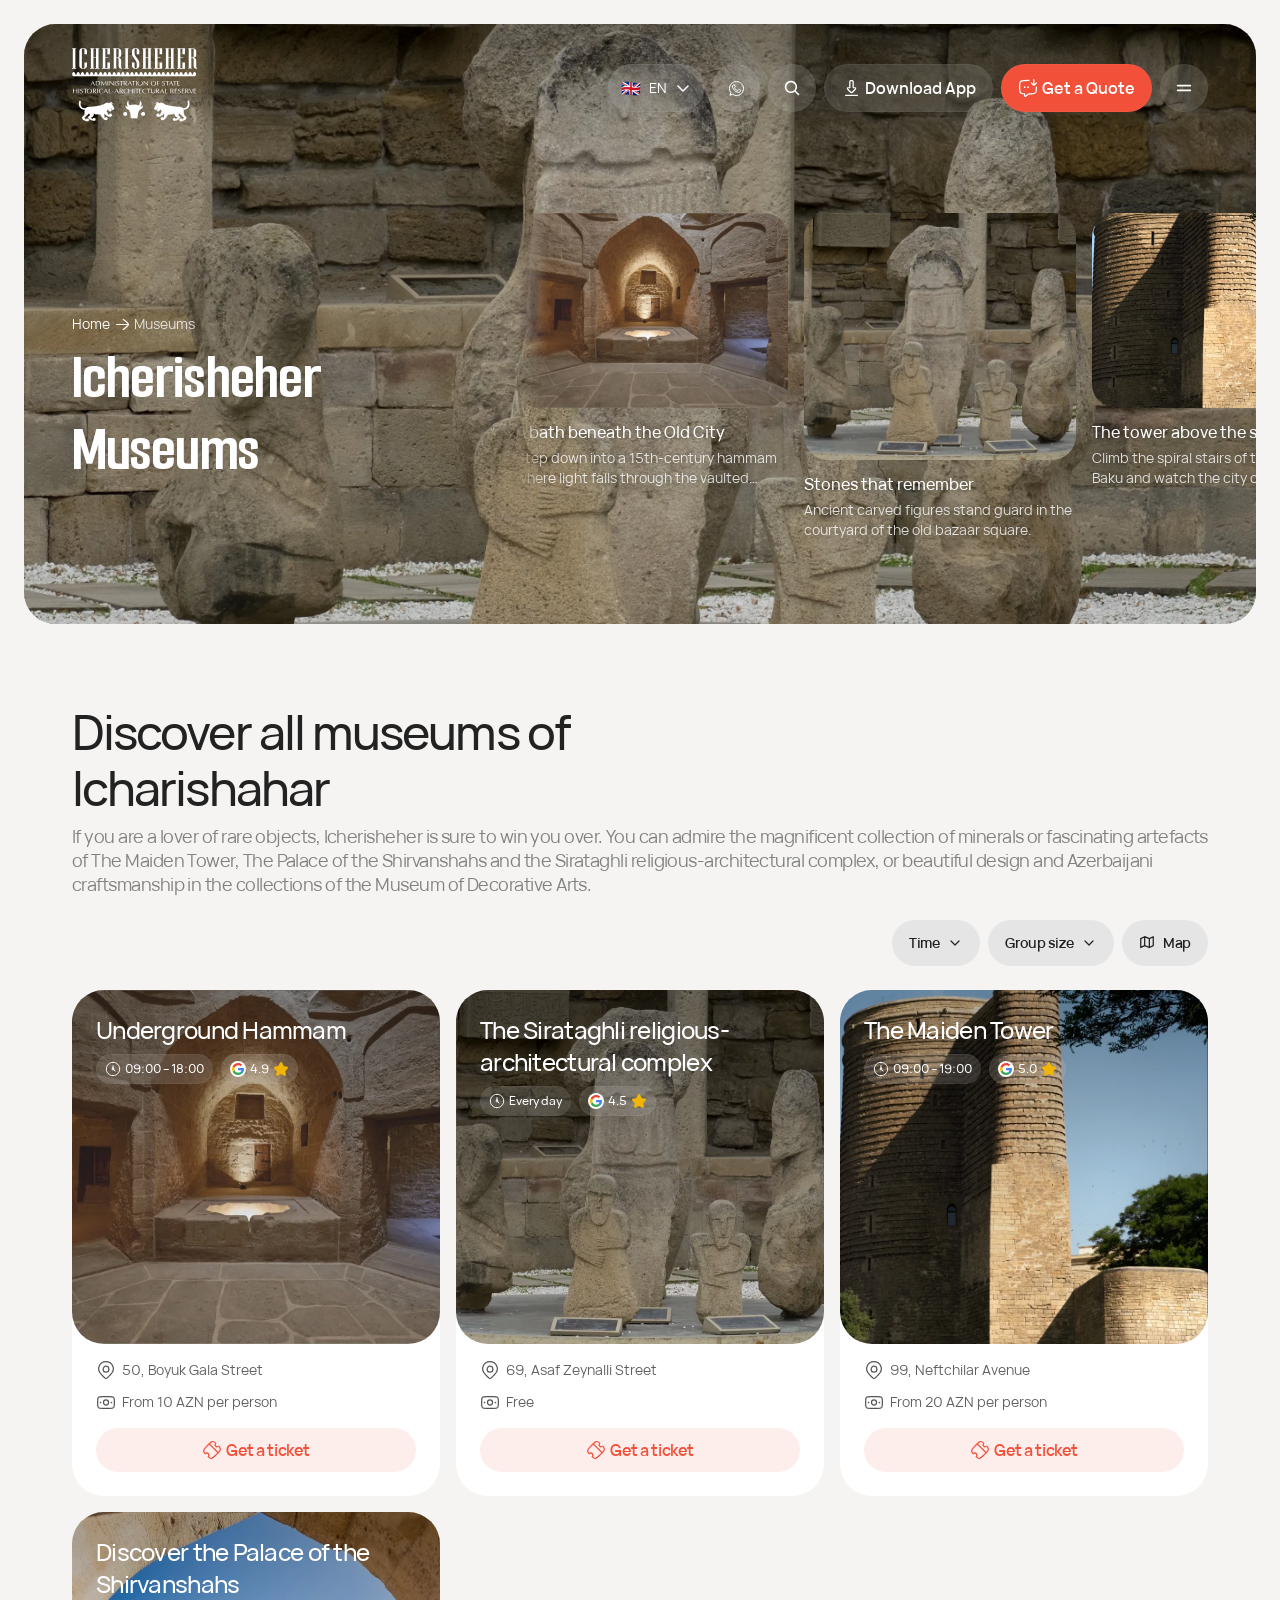
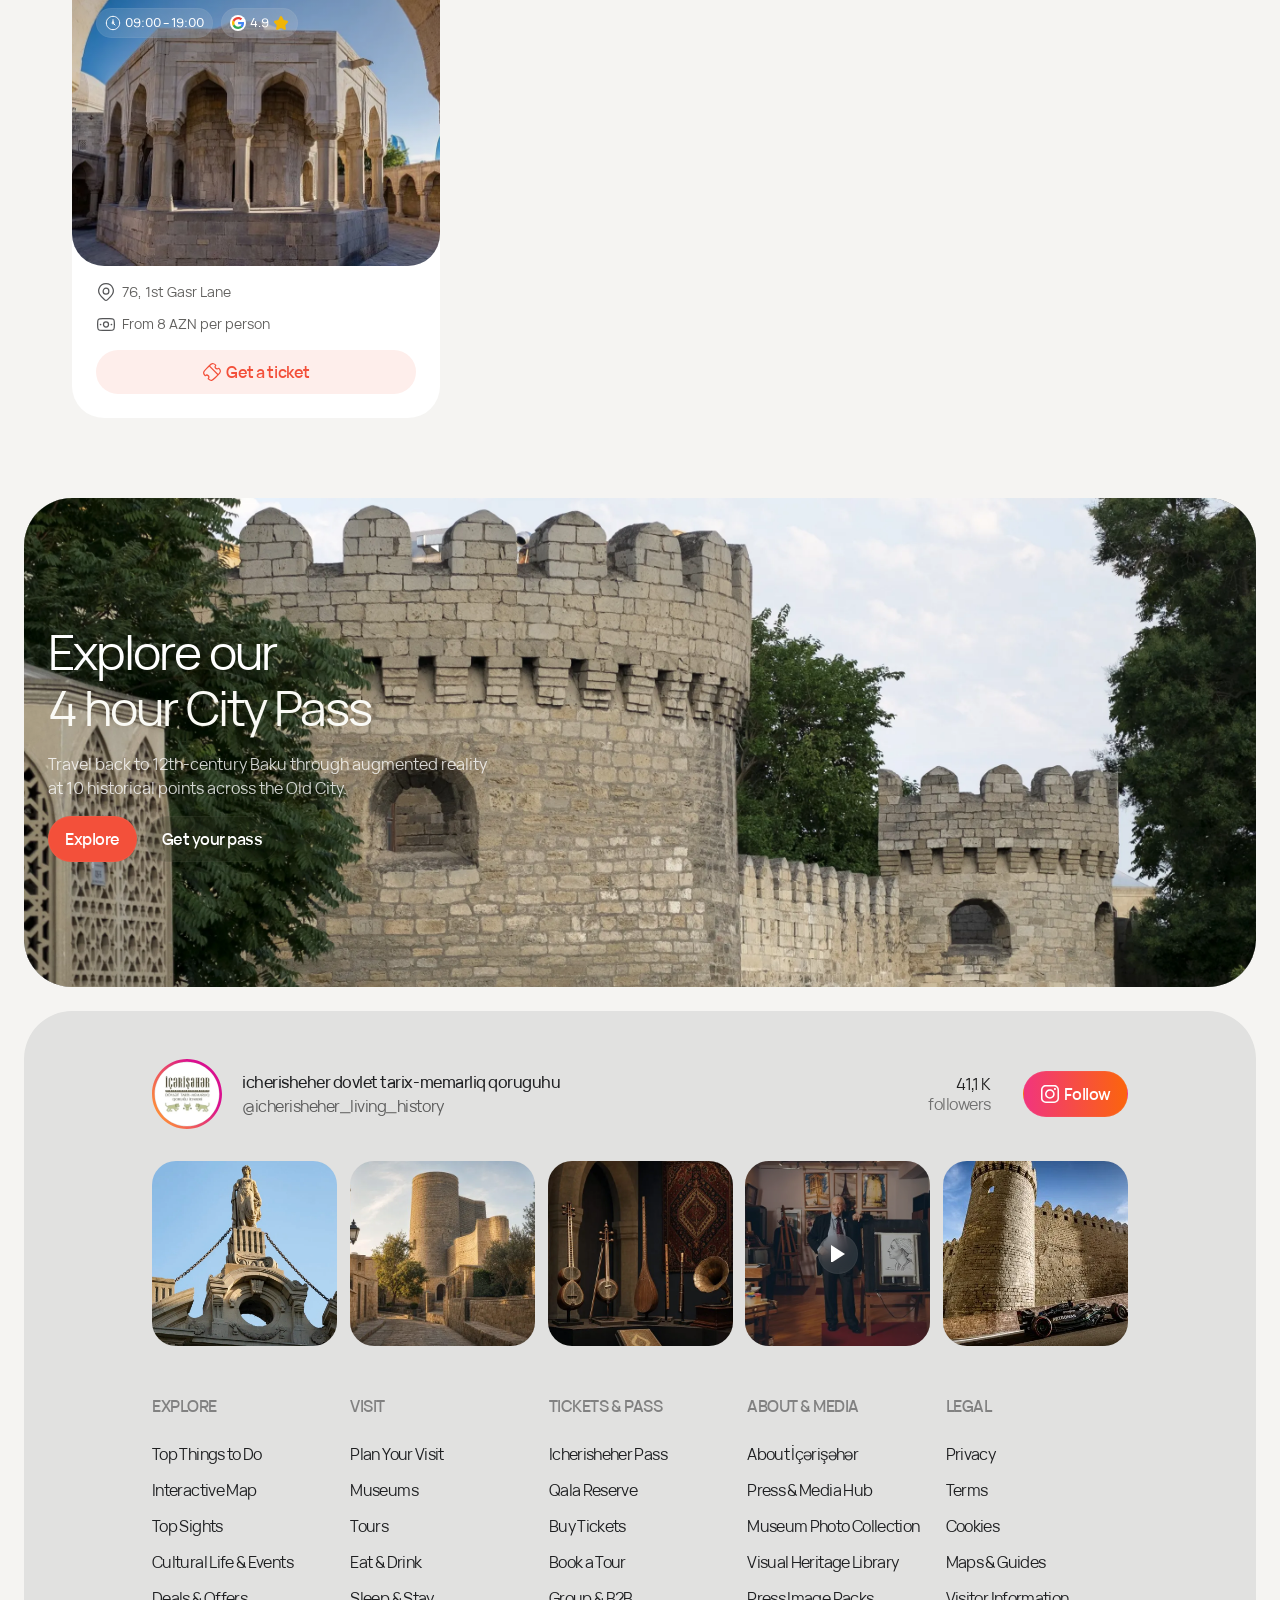
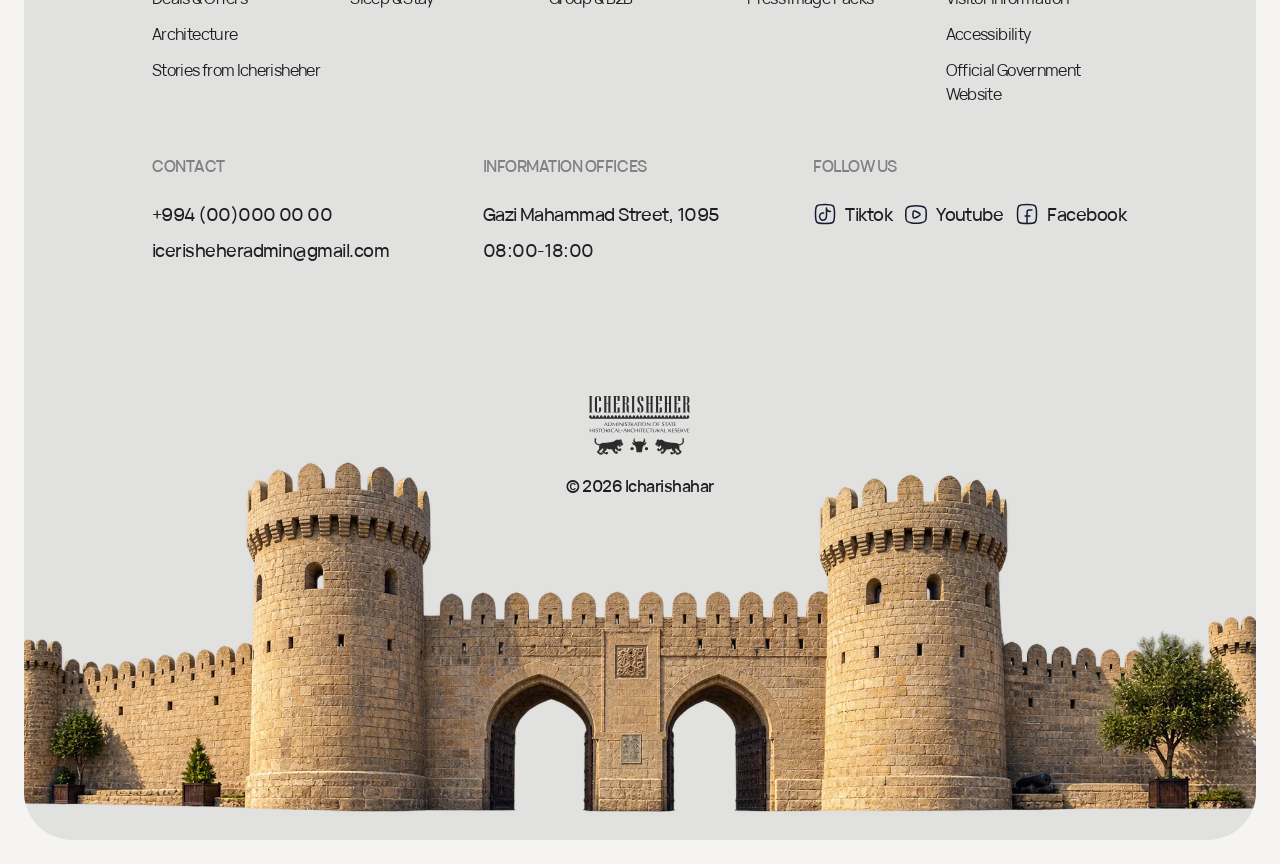
==== commit e1e41061: "Home: Buy/Get Your Pass/Buy Tickets düymələri → pass/ (əvvəl tours/) Co-Authored-By: Claude Sonnet 5" ====
--- a/museums/index.html
+++ b/museums/index.html
@@ -120,7 +120,7 @@
         <p class="mp-banner__text" data-i18n="page.museums.bannerText">Travel back to 12th-century Baku through augmented reality at 10 historical points across the Old City.</p>
         <div class="mp-banner__btns">
           <a class="mp-banner__btn mp-banner__btn--brand" href="../#citypass" data-i18n="page.museums.explore">Explore</a>
-          <a class="mp-banner__btn" href="../#citypass" data-i18n="page.museums.getPass">Get your pass</a>
+          <a class="mp-banner__btn" href="../pass/" data-i18n="page.museums.getPass">Get your pass</a>
         </div>
       </div>
     </section>
--- a/css/tokens.css
+++ b/css/tokens.css
@@ -21,6 +21,7 @@
   --c-page-bg:    #F5F4F2;   /* home_page frame fill (web). 2026-09-25: mobil frame-in
                                 (home_page_mobile, 1627:2200) öz fonu #EFEEED oxunur — kiçik
                                 fərq, təsdiqlənməyənə qədər tək dəyər saxlanılır */
+  --c-panel-soft: rgba(227, 227, 226, 0.89); /* Tours "Build my route" paneli (3047:9469) */
   --c-footer-bg:  #E1E1E0;   /* Frame 610 (footer bloku, web). 2026-09-25: mobildə footer fonu
                                 #E4E4E3 oxunur (node 1627:2760) — kiçik fərq, təsdiqlənməyənə
                                 qədər tək dəyər saxlanılır */
--- a/css/museums-page.css
+++ b/css/museums-page.css
@@ -44,41 +44,53 @@
   letter-spacing: -0.02em;
 }
 
-/* Story şeridi: aktiv kart böyük, qalanları dar şaquli plitə */
+/* Story şeridi: sağdan-sola sonsuz marquee (Home intro kollajı ilə eyni texnika) */
 .mp-stories {
-  display: flex;
-  align-items: flex-start;
-  gap: 12px;
+  flex: 1 1 0;
   min-width: 0;
+  align-self: center;
   margin-right: calc(-1 * max(var(--page-pad), (100vw - var(--content-w)) / 2));
   overflow: hidden;
-}
+  -webkit-mask-image: linear-gradient(to right, transparent, #000 32px);
+  mask-image: linear-gradient(to right, transparent, #000 32px);
+}
+.mp-stories__belt {
+  display: flex;
+  width: max-content;
+  animation: mp-marquee calc(var(--mp-count, 4) * 9s) linear infinite;
+  will-change: transform;
+}
+.mp-stories:hover .mp-stories__belt,
+.mp-stories:focus-within .mp-stories__belt { animation-play-state: paused; }
+.mp-stories__track { display: flex; flex-shrink: 0; align-items: flex-start; gap: 16px; padding-right: 16px; }
+@keyframes mp-marquee {
+  from { transform: translateX(0); }
+  to   { transform: translateX(-50%); }
+}
+@media (prefers-reduced-motion: reduce) {
+  .mp-stories { overflow-x: auto; }
+  .mp-stories__belt { animation: none; }
+  .mp-stories__track[aria-hidden] { display: none; }
+}
+
 .mp-story {
   flex: 0 0 auto;
   display: flex;
   flex-direction: column;
-  gap: 8px;
-  width: 128px;
-  padding: 0;
-  border: 0;
-  background: none;
+  gap: 12px;
+  width: 272px;
   color: inherit;
-  text-align: left;
-  cursor: pointer;
-  transition: width var(--dur) var(--ease);
-}
-.mp-story.is-active { width: 272px; }
+}
+.mp-story:nth-child(even) .mp-story__media { height: 247px; }
 .mp-story__media {
   display: block;
-  height: 247px;
+  height: 195px;
   border-radius: var(--r-md);
   overflow: hidden;
-  transition: height var(--dur) var(--ease);
-}
-.mp-story.is-active .mp-story__media { height: 195px; }
-.mp-story__media img { width: 100%; height: 100%; object-fit: cover; }
-.mp-story__cap { display: none; flex-direction: column; gap: 4px; }
-.mp-story.is-active .mp-story__cap { display: flex; }
+}
+.mp-story__media img { width: 100%; height: 100%; object-fit: cover; transition: transform 0.6s var(--ease); }
+.mp-story:hover .mp-story__media img { transform: scale(1.06); }
+.mp-story__cap { display: flex; flex-direction: column; gap: 4px; text-shadow: 0 1px 8px rgba(0, 0, 0, 0.45); }
 .mp-story__name { font-size: var(--t-body); line-height: var(--t-body-lh); font-weight: 500; }
 .mp-story__desc {
   font-size: var(--t-small);
@@ -91,6 +103,7 @@
 }
 
 /* ---------- Siyahı ---------- */
+.mp-card { scroll-margin-top: 24px; }
 .mp-list { margin-top: 80px; margin-bottom: 24px; }
 
 .mp-list__head { display: flex; flex-direction: column; gap: 8px; }
@@ -272,11 +285,9 @@
   }
   .mp-hero__text { padding-top: 0; }
   .mp-hero__title { max-width: none; font-size: 40px; line-height: 48px; }
-  .mp-stories { margin-right: calc(-1 * var(--page-pad)); }
-  .mp-story { width: 64px; }
-  .mp-story.is-active { width: 272px; }
-  .mp-story__media { height: 184px; }
-  .mp-story.is-active .mp-story__media { height: 195px; }
+  .mp-stories { flex: none; width: auto; margin-right: calc(-1 * var(--page-pad)); }
+  .mp-story { width: 240px; }
+  .mp-story__media, .mp-story:nth-child(even) .mp-story__media { height: 184px; }
 
   .mp-list { margin-top: 40px; }
   .mp-list__title { font-size: 28px; line-height: 32px; }
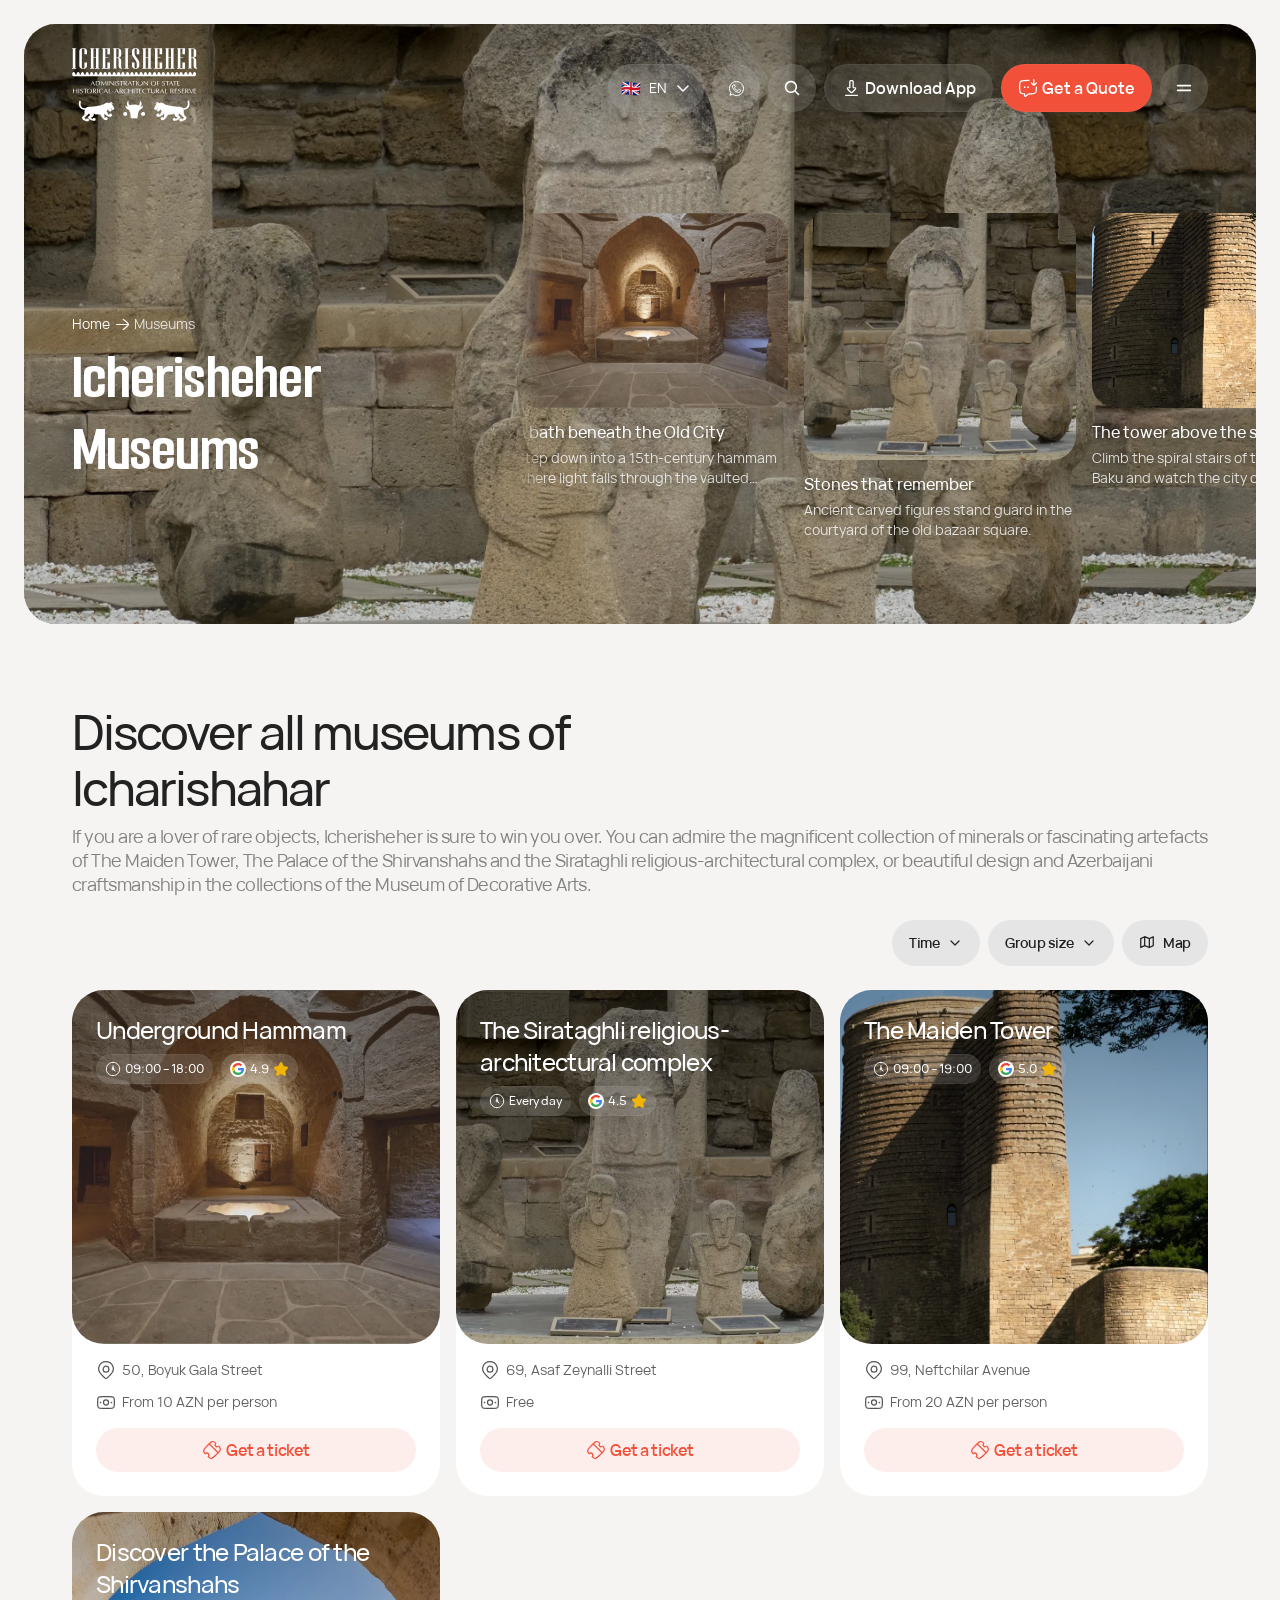
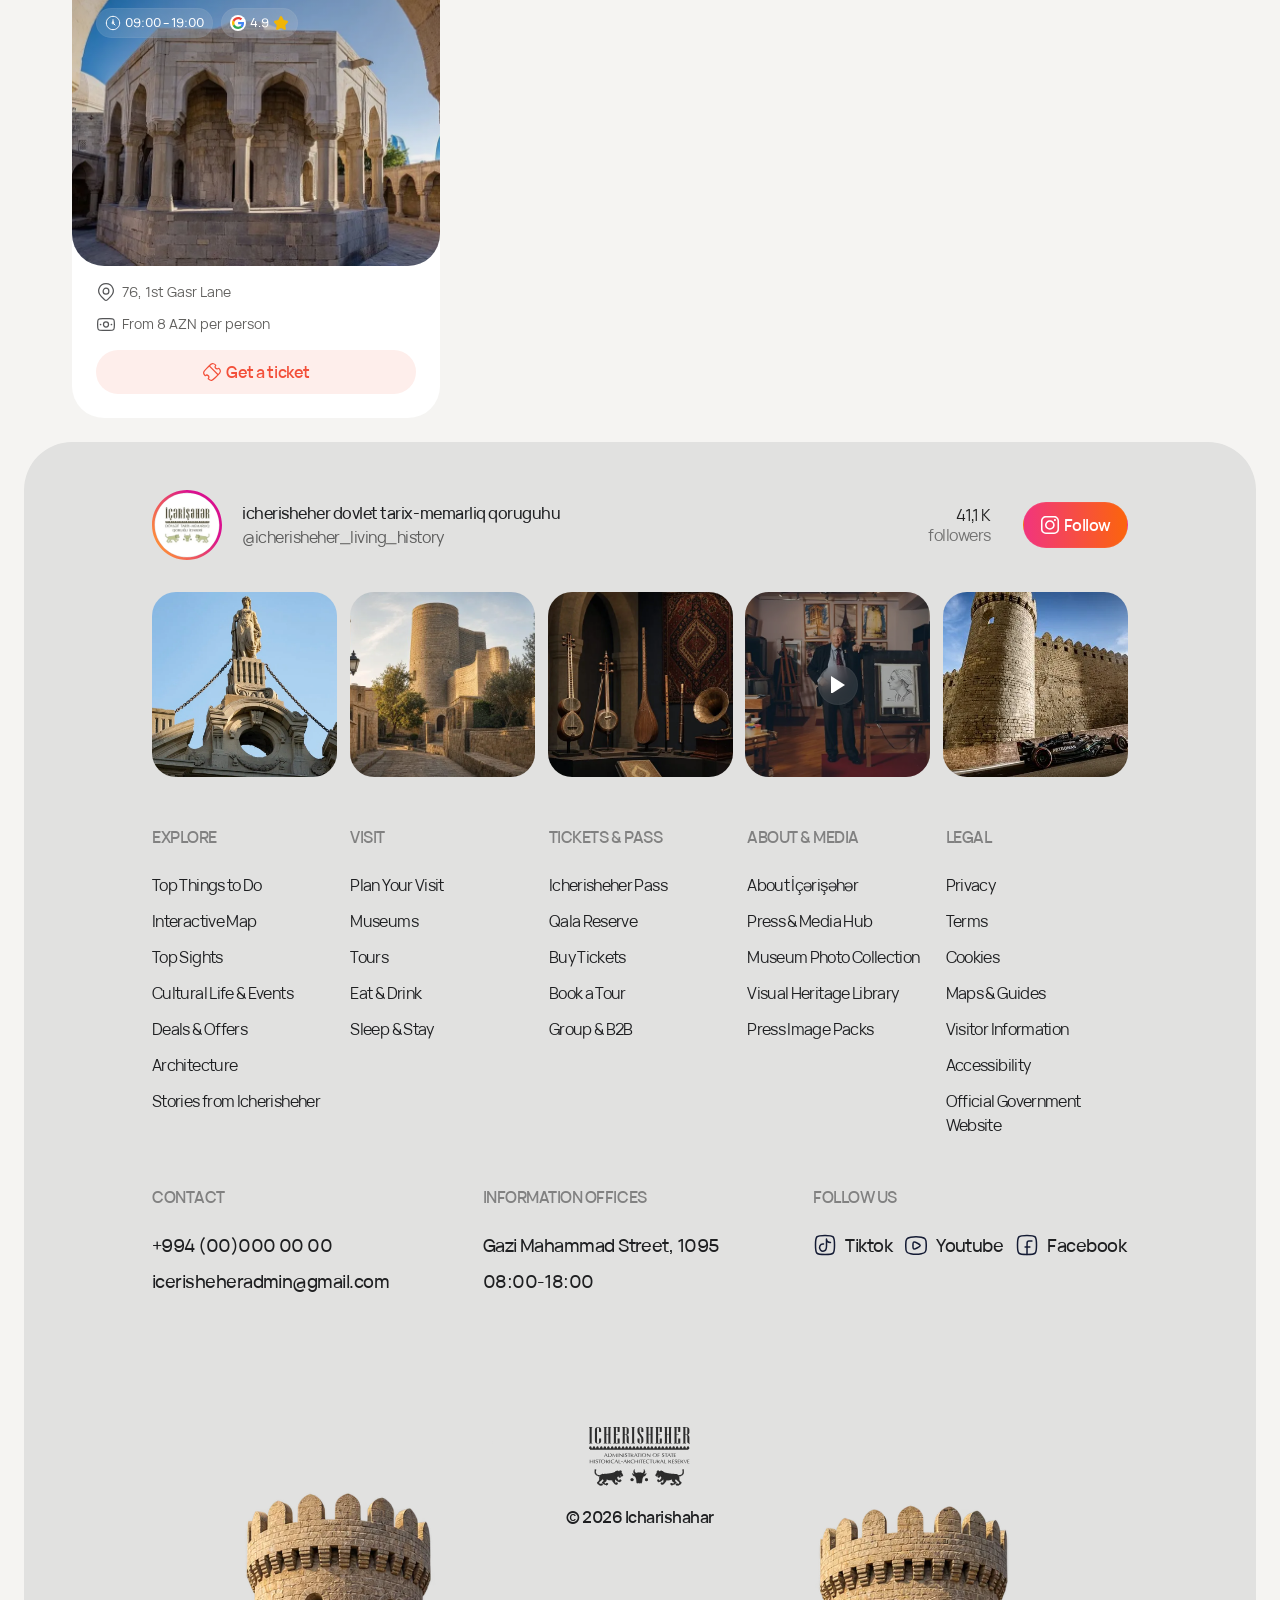
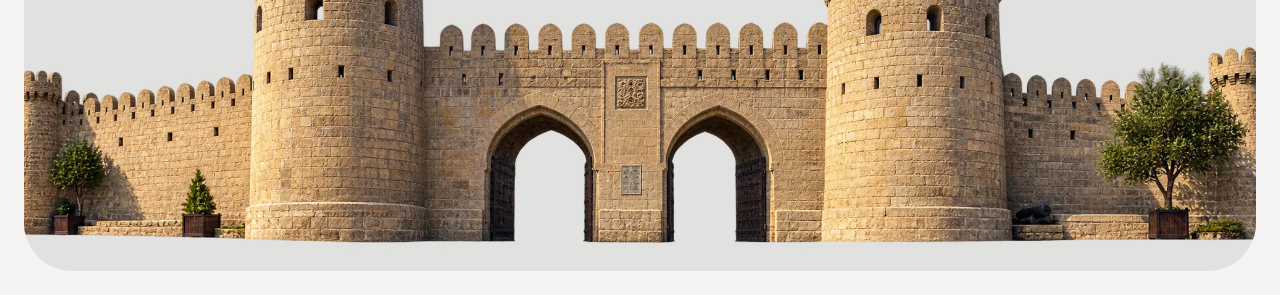
==== commit 0d136fc1: "Museums/Tours/Pass: AR Time Machine banner bölməsi silindi (HTML, CSS, i18n açarları, asset) Co-Auth" ====
--- a/museums/index.html
+++ b/museums/index.html
@@ -56,15 +56,6 @@
       "page.museums.up": { en: "Up", az: "Yuxarı", ru: "Вверх" },
       "page.museums.showMore": { en: "Show {n} more", az: "Daha {n} göstər", ru: "Показать ещё {n}" },
       "page.museums.empty": { en: "Museums could not be loaded. Please try again later.", az: "Muzeylər yüklənmədi. Bir az sonra yenidən cəhd edin.", ru: "Не удалось загрузить музеи. Повторите попытку позже." },
-      "page.museums.banner1": { en: "Explore our", az: "4 saatlıq", ru: "Откройте наш" },
-      "page.museums.banner2": { en: "4 hour City Pass", az: "City Pass-ı kəşf et", ru: "4-часовой City Pass" },
-      "page.museums.bannerText": {
-        en: "Travel back to 12th-century Baku through augmented reality at 10 historical points across the Old City.",
-        az: "Köhnə şəhərin 10 tarixi nöqtəsində artırılmış reallıq vasitəsilə XII əsr Bakısına səyahət edin.",
-        ru: "Отправьтесь в Баку XII века с помощью дополненной реальности в 10 исторических точках Старого города.",
-      },
-      "page.museums.explore": { en: "Explore", az: "Kəşf et", ru: "Узнать" },
-      "page.museums.getPass": { en: "Get your pass", az: "Pass əldə et", ru: "Получить Pass" },
     };
   </script>
 </head>
@@ -112,18 +103,6 @@
         <button class="mp-more__btn" type="button" data-mp-show-more></button>
       </div>
     </section>
-
-    <section class="mp-banner" data-figma="3047:12050">
-      <div class="mp-banner__bg" aria-hidden="true"></div>
-      <div class="mp-banner__copy">
-        <h2 class="mp-banner__title"><span data-i18n="page.museums.banner1">Explore our</span><br><span data-i18n="page.museums.banner2">4 hour City Pass</span></h2>
-        <p class="mp-banner__text" data-i18n="page.museums.bannerText">Travel back to 12th-century Baku through augmented reality at 10 historical points across the Old City.</p>
-        <div class="mp-banner__btns">
-          <a class="mp-banner__btn mp-banner__btn--brand" href="../#citypass" data-i18n="page.museums.explore">Explore</a>
-          <a class="mp-banner__btn" href="../pass/" data-i18n="page.museums.getPass">Get your pass</a>
-        </div>
-      </div>
-    </section>
   </main>
 
   <!-- Sosial feed + footer: partials/footer.html -->
--- a/css/museums-page.css
+++ b/css/museums-page.css
@@ -217,61 +217,6 @@
 
 /* ---------- Show more / Up (yalnız mobil) ---------- */
 .mp-more { display: none; }
-
-/* ---------- City Pass banner ---------- */
-.mp-banner {
-  position: relative;
-  height: 489px;
-  margin: 80px var(--page-pad) 24px;
-  border-radius: var(--r-xl);
-  overflow: hidden;
-  background: var(--c-black);
-  isolation: isolate;
-  color: var(--c-white);
-}
-.mp-banner__bg {
-  position: absolute;
-  inset: 0;
-  z-index: -1;
-  background: var(--c-surface) url("../assets/img/museums-banner.jpg") center / cover no-repeat;
-  background-image: image-set(url("../assets/img/museums-banner.webp") type("image/webp"), url("../assets/img/museums-banner.jpg") type("image/jpeg"));
-}
-.mp-banner__copy {
-  position: absolute;
-  top: 50%;
-  left: max(var(--page-pad), calc((100% - var(--content-w)) / 2 - 24px));
-  transform: translateY(-50%);
-  display: flex;
-  flex-direction: column;
-  gap: 16px;
-  width: 455px;
-  max-width: calc(100% - 2 * var(--page-pad));
-}
-.mp-banner__title {
-  font-size: var(--t-h2);
-  line-height: var(--t-h2-lh);
-  font-weight: 400;
-  letter-spacing: -0.04em;
-}
-.mp-banner__title span:last-child { color: var(--c-ivory); }
-.mp-banner__text { color: rgba(255, 255, 255, 0.8); }
-.mp-banner__btns { display: flex; gap: 8px; }
-.mp-banner__btn {
-  display: inline-flex;
-  align-items: center;
-  padding: var(--btn-pad-md);
-  border: 1px solid var(--c-glass-04);
-  border-radius: var(--r-pill);
-  background: var(--c-btn-neutral);
-  backdrop-filter: blur(var(--blur-nav));
-  -webkit-backdrop-filter: blur(var(--blur-nav));
-  color: var(--c-white);
-  font-size: var(--t-body);
-  line-height: var(--t-body-tight-lh);
-  font-weight: 600;
-  letter-spacing: -0.03em;
-}
-.mp-banner__btn--brand { background: var(--c-brand-base); }
 
 /* ---------- Mobil (393 etalon) ---------- */
 @media (max-width: 768px) {
@@ -329,7 +274,4 @@
   .mp-more__btn { border-color: transparent; }
   .mp-more.is-expanded[hidden] { display: none; }
 
-  .mp-banner { height: 420px; margin: 40px var(--page-pad) 24px; border-radius: var(--r-lg); }
-  .mp-banner__copy { top: auto; bottom: 24px; left: 16px; right: 16px; transform: none; width: auto; max-width: none; text-align: center; align-items: center; }
-  .mp-banner__title { font-size: 32px; line-height: 40px; }
-}
+}
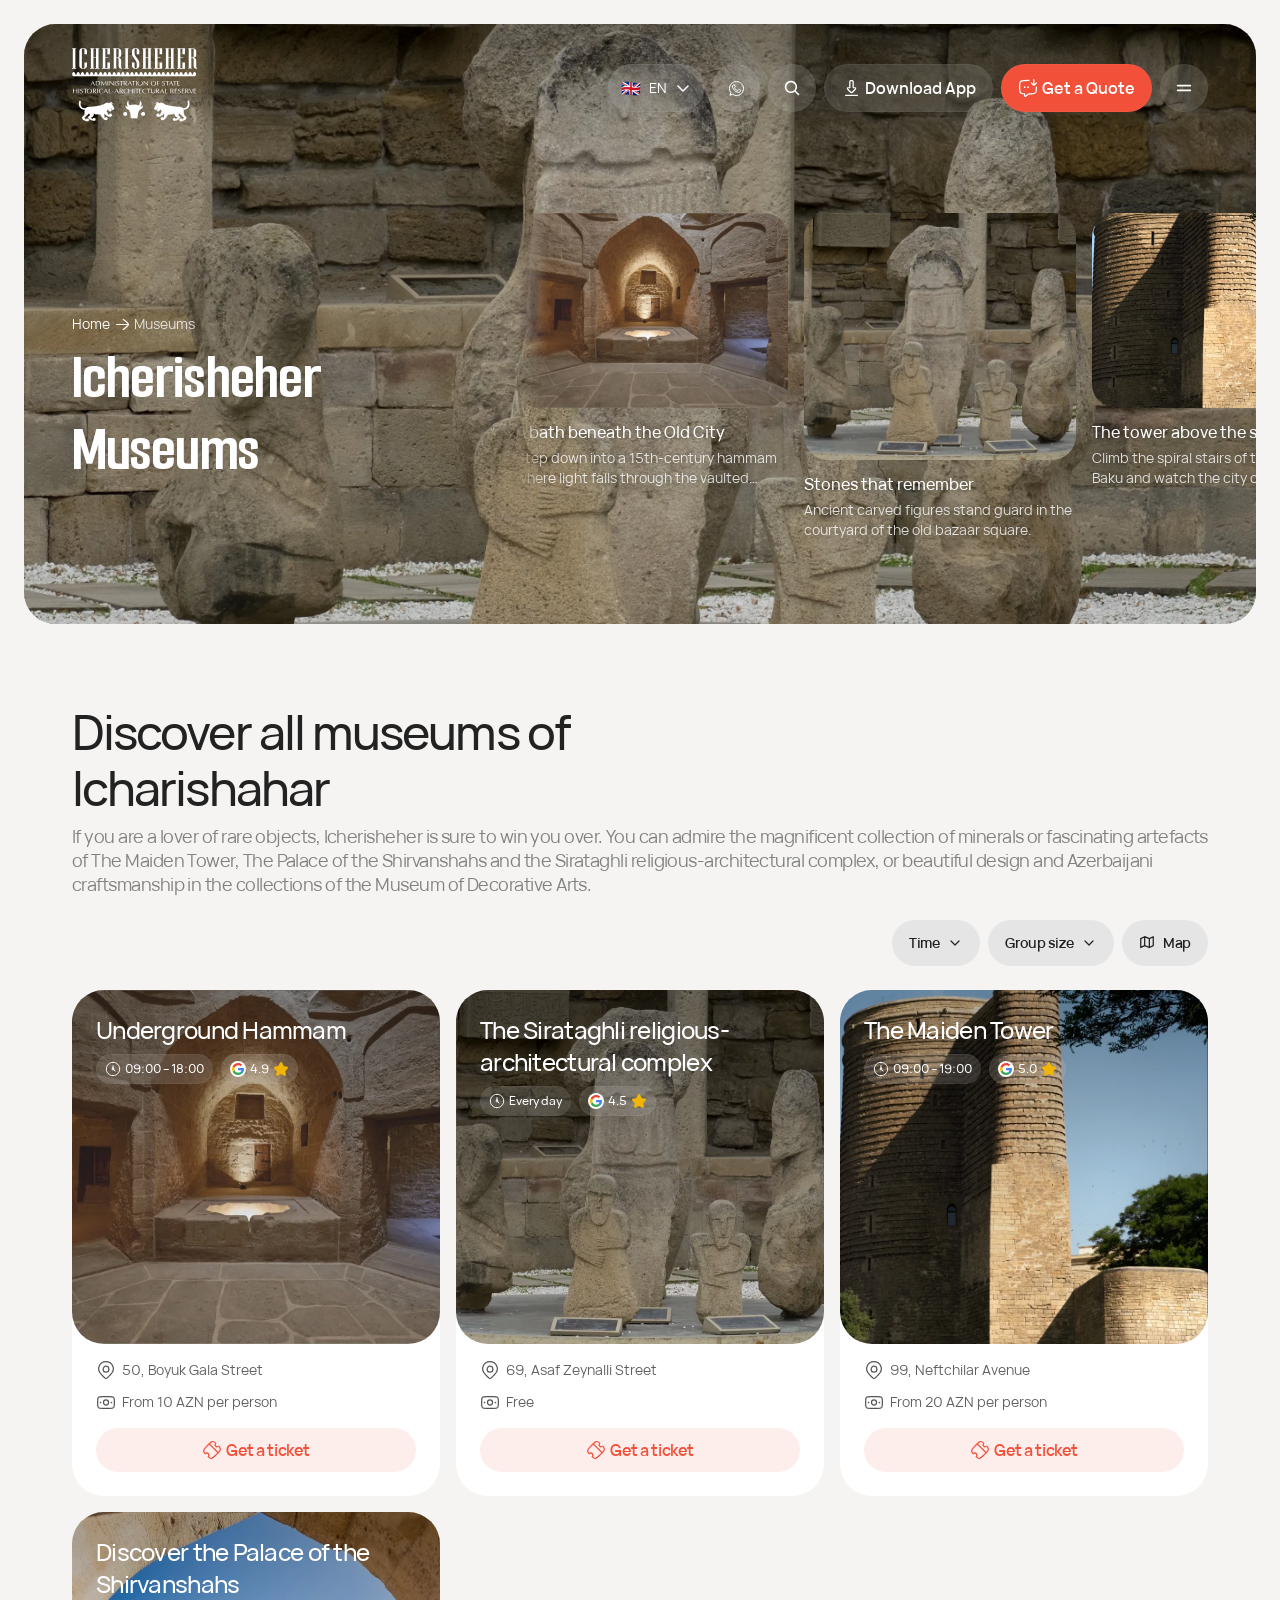
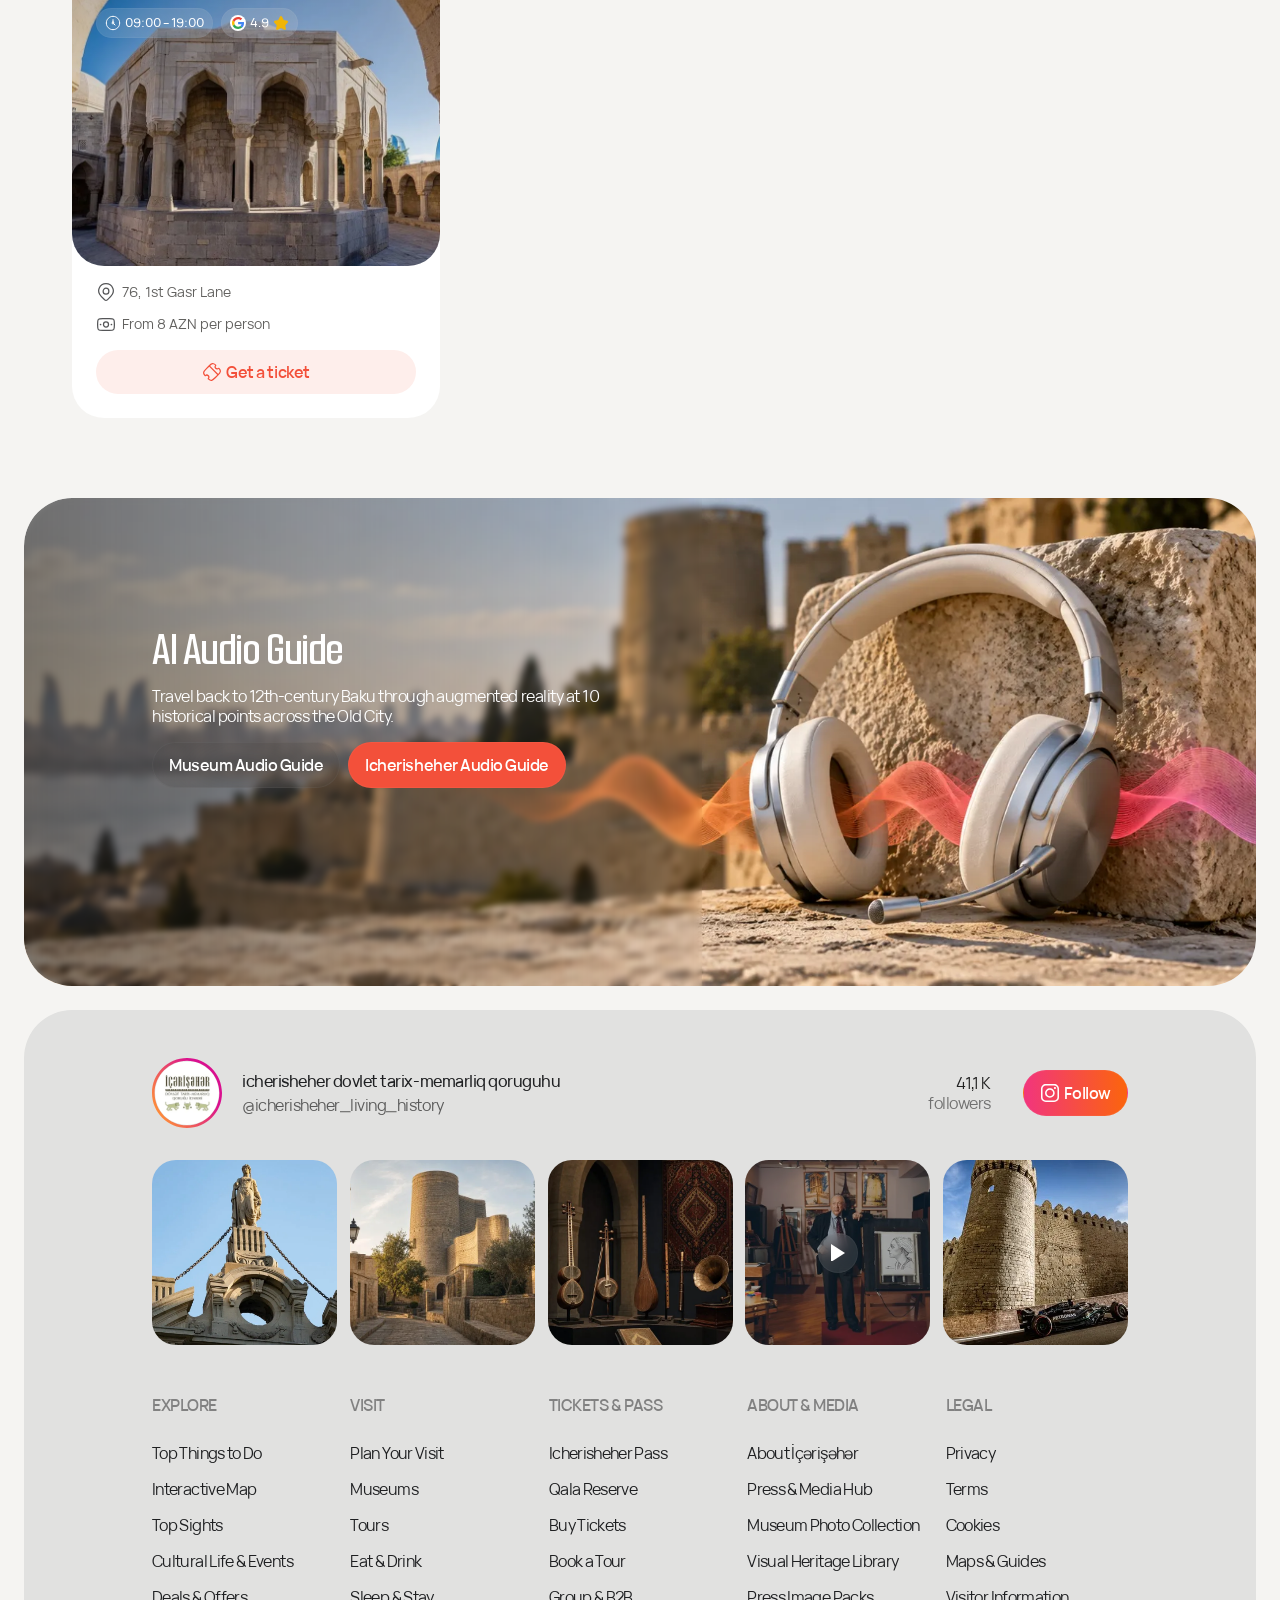
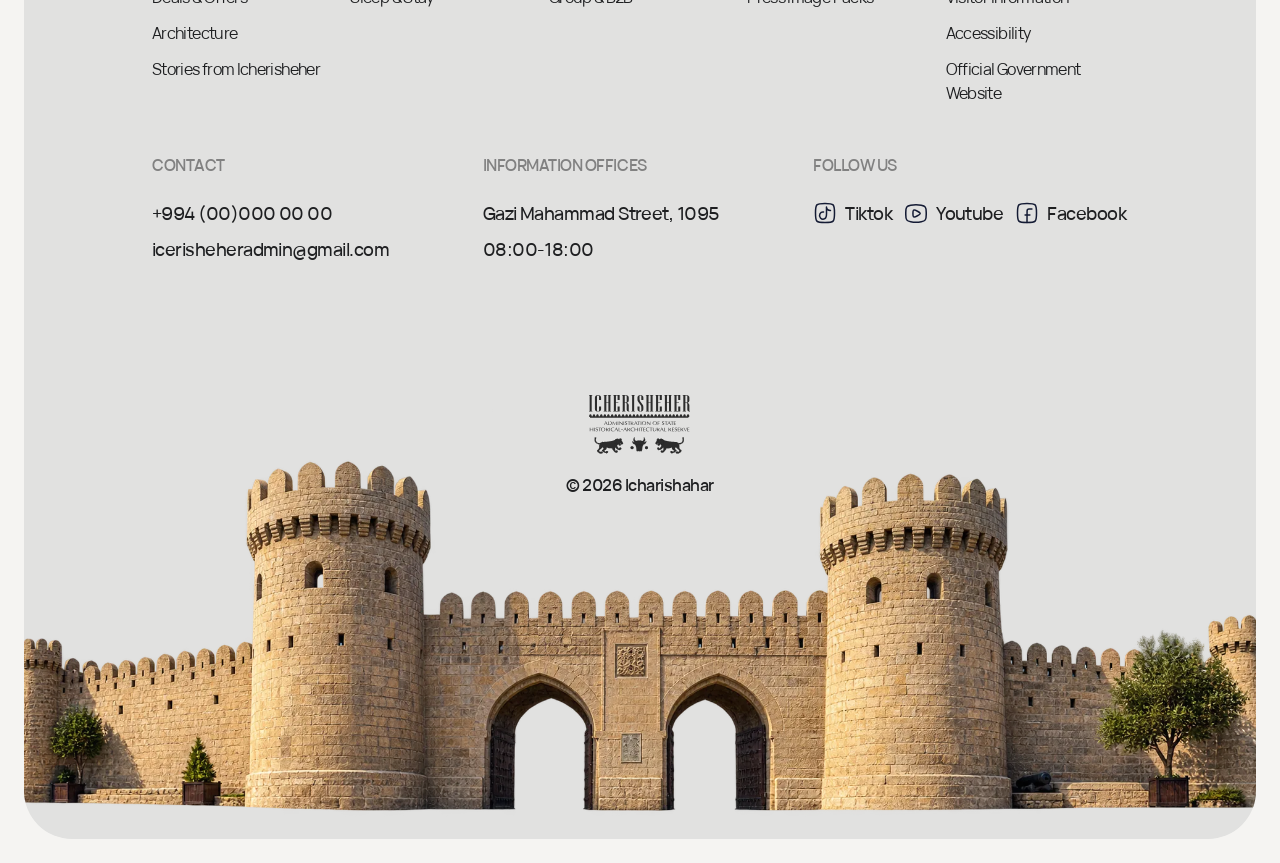
==== commit 172f37c4: "Museums/Tours/Pass: AI Audio Guide bloku əlavə edildi (Figma 40000073:2432) Co-Authored-By: Claude S" ====
--- a/museums/index.html
+++ b/museums/index.html
@@ -34,6 +34,7 @@
   <link rel="stylesheet" href="../css/footer.css">
   <link rel="stylesheet" href="../css/museums.css">
   <link rel="stylesheet" href="../css/museums-page.css">
+  <link rel="stylesheet" href="../css/appar.css">
 
   <!-- Header/footer partial-ları (klassik skript, defer YOX — bax js/include.js) -->
   <script src="../js/include.js"></script>
@@ -103,6 +104,22 @@
         <button class="mp-more__btn" type="button" data-mp-show-more></button>
       </div>
     </section>
+    <!-- AI Audio Guide — Figma 40000073:2432 (Home app-ar bölməsindəki .appar-time ilə eyni blok) -->
+    <section class="block appar-section mp-audio" data-figma="40000073:2432">
+      <div class="appar-time">
+        <div class="appar-time__scrim"></div>
+        <div class="appar-time__content">
+          <div class="appar-time__copy">
+            <h2 class="appar-time__title" data-i18n="appar.time.title">AI Audio Guide</h2>
+            <p class="appar-time__text" data-i18n="appar.time.text">Travel back to 12th-century Baku through augmented reality at 10 historical points across the Old City.</p>
+          </div>
+          <div class="appar-time__actions">
+            <a class="appar-time__btn appar-time__btn--glass" href="#" data-i18n="appar.time.explore">Museum Audio Guide</a>
+            <a class="appar-time__btn appar-time__btn--light" href="#" data-i18n="appar.time.getPass">Icherisheher Audio Guide</a>
+          </div>
+        </div>
+      </div>
+    </section>
   </main>
 
   <!-- Sosial feed + footer: partials/footer.html -->
--- a/css/museums-page.css
+++ b/css/museums-page.css
@@ -218,8 +218,13 @@
 /* ---------- Show more / Up (yalnız mobil) ---------- */
 .mp-more { display: none; }
 
+/* ---------- AI Audio Guide bloku (css/appar.css-dəki .appar-time; app promo olmadan tək) ---------- */
+.appar-section.mp-audio { margin-top: 80px; margin-bottom: 24px; }
+.mp-audio .appar-time { margin-top: 0; }
+
 /* ---------- Mobil (393 etalon) ---------- */
 @media (max-width: 768px) {
+  .appar-section.mp-audio { margin-top: 40px; }
   .mp-hero { height: auto; min-height: 640px; }
   .mp-hero__content {
     flex-direction: column;
--- a/css/appar.css
+++ b/css/appar.css
@@ -0,0 +1,279 @@
+/* ============================================================
+   Etap 9 — App promo + AR Time Machine
+   Figma: 1523:5169 (panel bg) · 1523:5341 (mətn+nişanlar) ·
+          1523:5340 (telefon mokapı) · 1523:5322 (AR bloku, tam)
+   Statik bölmə — data layer yoxdur, "App store"/"Google play"
+   düymələri hələ "#"-ə işarə edir (tətbiq hələ dərc olunmayıb).
+
+   Qeyd (overlap): Figma-da panel arxa fonu (Rectangle 30) 668px
+   hündürdür, amma real məzmun (mətn+telefon) yalnız üst ~425px-i
+   tutur — qalan hissə sadəcə boş fondur ki, AR bloku onun üstünə
+   mənfi margin ilə "oturur" və iki bloku tikişsiz birləşdirir.
+   Telefon mokapının özü artıq öz kəsiyi ilə (368×393 export) gəlir,
+   AR bloku ONU kəsmir — sadəcə arxadakı boş fonu örtür.
+   ============================================================ */
+
+.appar-section {
+  display: flex;
+  flex-direction: column;
+  margin-top: 24px;
+  margin-bottom: 24px;
+}
+
+/* ---------- App promo paneli ---------- */
+.appar-promo {
+  position: relative;
+  display: flex;
+  align-items: flex-start;
+  justify-content: space-between;
+  gap: 24px;
+  background: rgba(227, 227, 226, 0.89); /* Rectangle 30 — 89% şəffaf --c-panel-bg */
+  border-radius: var(--r-xl);
+  padding: 32px 128px 0;
+  overflow: hidden;
+}
+
+.appar-promo__col {
+  display: flex;
+  flex-direction: column;
+  gap: 32px;
+  max-width: 628px;
+  padding-top: 73px; /* Figma: mətn y=105, telefon y=32 → fərq 73px */
+  padding-bottom: 32px;
+}
+
+.appar-promo__copy {
+  display: flex;
+  flex-direction: column;
+  gap: 8px;
+}
+
+.appar-promo__title {   /* 2026-10-23: Smooch Sans SemiBold 48/56 (40000068:5272) */
+  font-family: var(--font-display);
+  font-size: var(--t-h2);
+  line-height: var(--t-h2-lh);
+  font-weight: 600;
+  letter-spacing: -0.03em;
+  color: var(--c-content-primary);
+}
+
+.appar-promo__text {
+  font-size: var(--t-body);
+  line-height: var(--t-body-tight-lh);   /* 2026-10-01: 24 → 20 (1615:3375) */
+  letter-spacing: -0.03em;
+  color: var(--c-content-secondary);
+}
+
+.appar-promo__badges {
+  display: flex;
+  align-items: center;
+  gap: 8px;   /* 2026-10-23: 16 → 8 (40000068) */
+}
+
+.appar-qr {
+  flex-shrink: 0;
+  display: grid;
+  place-items: center;
+  width: 96px;                    /* 2026-10-01: 104 → 96 (1615:3377) */
+  height: 96px;
+  border-radius: var(--r-md);
+  background: var(--c-shadow-08); /* 2026-10-01: brand/base → rgba(0,0,0,.08); QR özü indi tünd (#1E1F21) */
+}
+
+.appar-stores {
+  display: flex;
+  flex-direction: column;
+  gap: 8px;
+}
+
+.appar-store {   /* ui kit button · md · neutral (3062:17023 / 3062:17035) */
+  display: inline-flex;
+  align-items: center;
+  gap: var(--btn-gap);
+  padding: var(--btn-pad-md);
+  border-radius: var(--r-pill);
+  background: var(--c-btn-neutral);
+  border: 1px solid var(--c-glass-04);
+  backdrop-filter: blur(var(--blur-nav));
+  -webkit-backdrop-filter: blur(var(--blur-nav));
+  white-space: nowrap;
+}
+
+.appar-store span {
+  font-size: var(--t-body);
+  line-height: var(--t-body-tight-lh);
+  font-weight: 600;
+  letter-spacing: -0.03em;
+  color: var(--c-content-primary);
+}
+
+.appar-promo__phone {
+  flex-shrink: 0;
+  align-self: flex-end;
+  width: 368px;
+  height: 393px;
+}
+
+/* ---------- AR Time Machine bloku ---------- */
+.appar-time {
+  position: relative;
+  margin-top: -24px;
+  height: 488px;
+  border-radius: var(--r-xl);
+  overflow: hidden;
+  background: var(--c-black) url("../assets/img/appar-audio-bg.jpg") 87% 74% / cover no-repeat;
+  /* WebP (image-set type() dəstəklənməyən brauzerlərdə yuxarıdakı JPG qalır) */
+  background-image: image-set(url("../assets/img/appar-audio-bg.webp") type("image/webp"), url("../assets/img/appar-audio-bg.jpg") type("image/jpeg"));
+  isolation: isolate;
+}
+
+.appar-time__scrim {
+  position: absolute;
+  inset: 0;
+  width: 55%;
+  /* Figma "Rectangle 48": gradient #000 0% → #000 10% (çox zəif tündləşmə,
+     oxunaqlılıq əsasən blur-dan gəlir, qaranlıqdan yox). Figma-nın "Background
+     blur: 12" dəyəri CSS backdrop-filter-ə birbaşa px kimi köçürüləndə (12px)
+     şəkli qeyri-mütənasib tündləşdirir/bulandırır — canlı müqayisədə test
+     edilib, 3px vizual olaraq Figma-nın faktiki görünüşünə uyğun gəlir. */
+  /* 2026-10-23: yeni foto solda açıq daşlıdır, ağ mətn oxunmurdu — Figma render-i daha tünddür; zəif tünd qradient əlavə olundu */
+  background: linear-gradient(to right, rgba(0, 0, 0, 0.5), rgba(0, 0, 0, 0));
+  backdrop-filter: blur(3px);
+  -webkit-backdrop-filter: blur(3px);
+}
+
+.appar-time__content {
+  position: relative;
+  display: flex;
+  flex-direction: column;
+  align-items: flex-start;
+  gap: 16px;
+  height: 100%;
+  padding: 124px 128px 0;
+}
+
+.appar-time__copy {
+  display: flex;
+  flex-direction: column;
+  gap: 8px;
+  max-width: 455px;
+}
+
+.appar-time__title {   /* 2026-10-23: "AI Audio Guide" — Smooch Sans SemiBold 48/56 */
+  font-family: var(--font-display);
+  font-size: var(--t-h2);
+  line-height: var(--t-h2-lh);
+  font-weight: 600;
+  letter-spacing: -0.03em;
+  color: var(--c-white);
+}
+
+.appar-time__title span {
+  color: var(--c-ivory); /* "at the Maiden Tower." — #FAFAF5 */
+}
+
+.appar-time__text {
+  font-size: var(--t-body);
+  line-height: var(--t-body-tight-lh);   /* 2026-10-01: 24 → 20 (1615:3361) */
+  letter-spacing: -0.03em;
+  color: var(--c-white);
+  max-width: 455px;
+}
+
+.appar-time__actions {
+  display: flex;
+  align-items: center;
+  gap: 8px;
+}
+
+.appar-time__btn {   /* ui kit button · md (3062:17069 primary / 3062:17048 neutral) */
+  display: inline-flex;
+  align-items: center;
+  justify-content: center;
+  gap: var(--btn-gap);
+  padding: var(--btn-pad-md);
+  border-radius: var(--r-pill);
+  border: 1px solid var(--c-glass-04);
+  backdrop-filter: blur(var(--blur-nav));
+  -webkit-backdrop-filter: blur(var(--blur-nav));
+  font-size: var(--t-body);
+  line-height: var(--t-body-tight-lh);
+  font-weight: 600;
+  letter-spacing: -0.03em;
+  white-space: nowrap;
+}
+
+.appar-time__btn--light {   /* "Icherisheher Audio Guide" — primary (brand/base fon, ağ mətn) */
+  background: var(--c-brand-base);
+  color: var(--c-white);
+}
+
+.appar-time__btn--glass {   /* "Get your pass" — 2026-10-01: --c-glass-12 → alpha/black/04 */
+  background: var(--c-btn-neutral);
+  color: var(--c-white);
+}
+
+/* ---------- Responsive (mobil, 393px etalon) ----------
+   Figma mobile node-ları üçün metadata sorğusu JSON parse xətası
+   qaytardı (museums/resources/citypass-dəki eyni bilinən problem),
+   ona görə screenshot-dan ölçülüb: panel məzmunu mərkəzləşir,
+   telefon mətn+nişanların altına düşür; AR bloku eyni "üst-üstə
+   düşmə" məntiqi ilə davam edir, sadəcə daha kiçik miqyasda. */
+@media (max-width: 768px) {
+  .appar-promo {
+    flex-direction: column;
+    align-items: center;
+    text-align: center;
+    padding: 32px 24px 0;
+  }
+
+  .appar-promo__col {
+    align-items: center;
+    max-width: 100%;
+    padding-top: 0;
+    padding-bottom: 0;
+    gap: 24px;
+  }
+
+  .appar-promo__badges {
+    justify-content: center;
+  }
+
+  .appar-promo__title,
+  .appar-time__title {
+    font-size: 32px;
+    line-height: 40px;
+  }
+
+  .appar-promo__phone {
+    align-self: center;
+    width: min(368px, 100%);
+    height: auto;
+    margin-top: 8px;
+  }
+
+  .appar-time {
+    margin-top: -16px;
+    height: 481px;
+    background-position: 66% 55%;
+  }
+
+  .appar-time__scrim {
+    inset: auto 0 0 0;
+    top: 45%;
+    width: 100%;
+    background: linear-gradient(to top, rgba(0, 0, 0, 0.6), rgba(0, 0, 0, 0) 100%);
+    backdrop-filter: none;
+    -webkit-backdrop-filter: none;
+  }
+
+  .appar-time__content {
+    justify-content: flex-end;
+    padding: 0 16px 24px;
+    max-width: 100%;
+  }
+
+  .appar-time__text {
+    max-width: 100%;
+  }
+}
